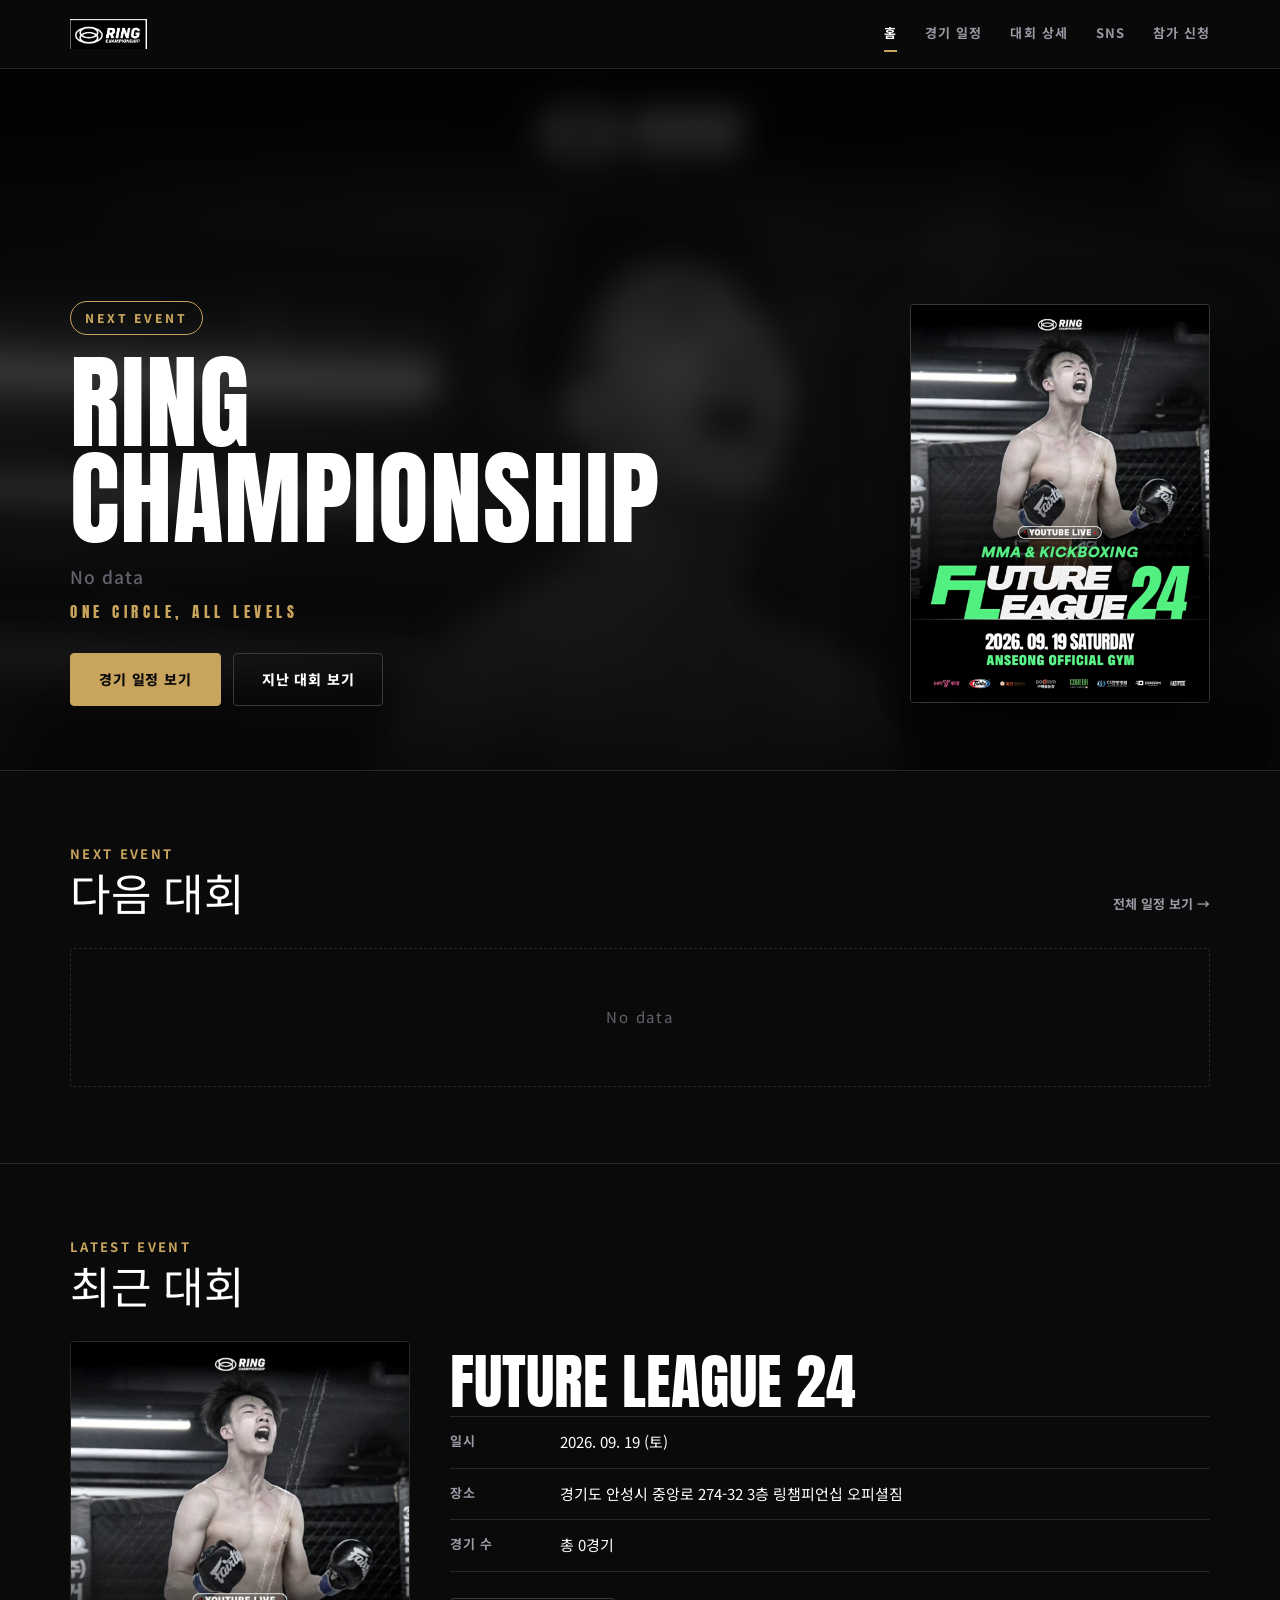
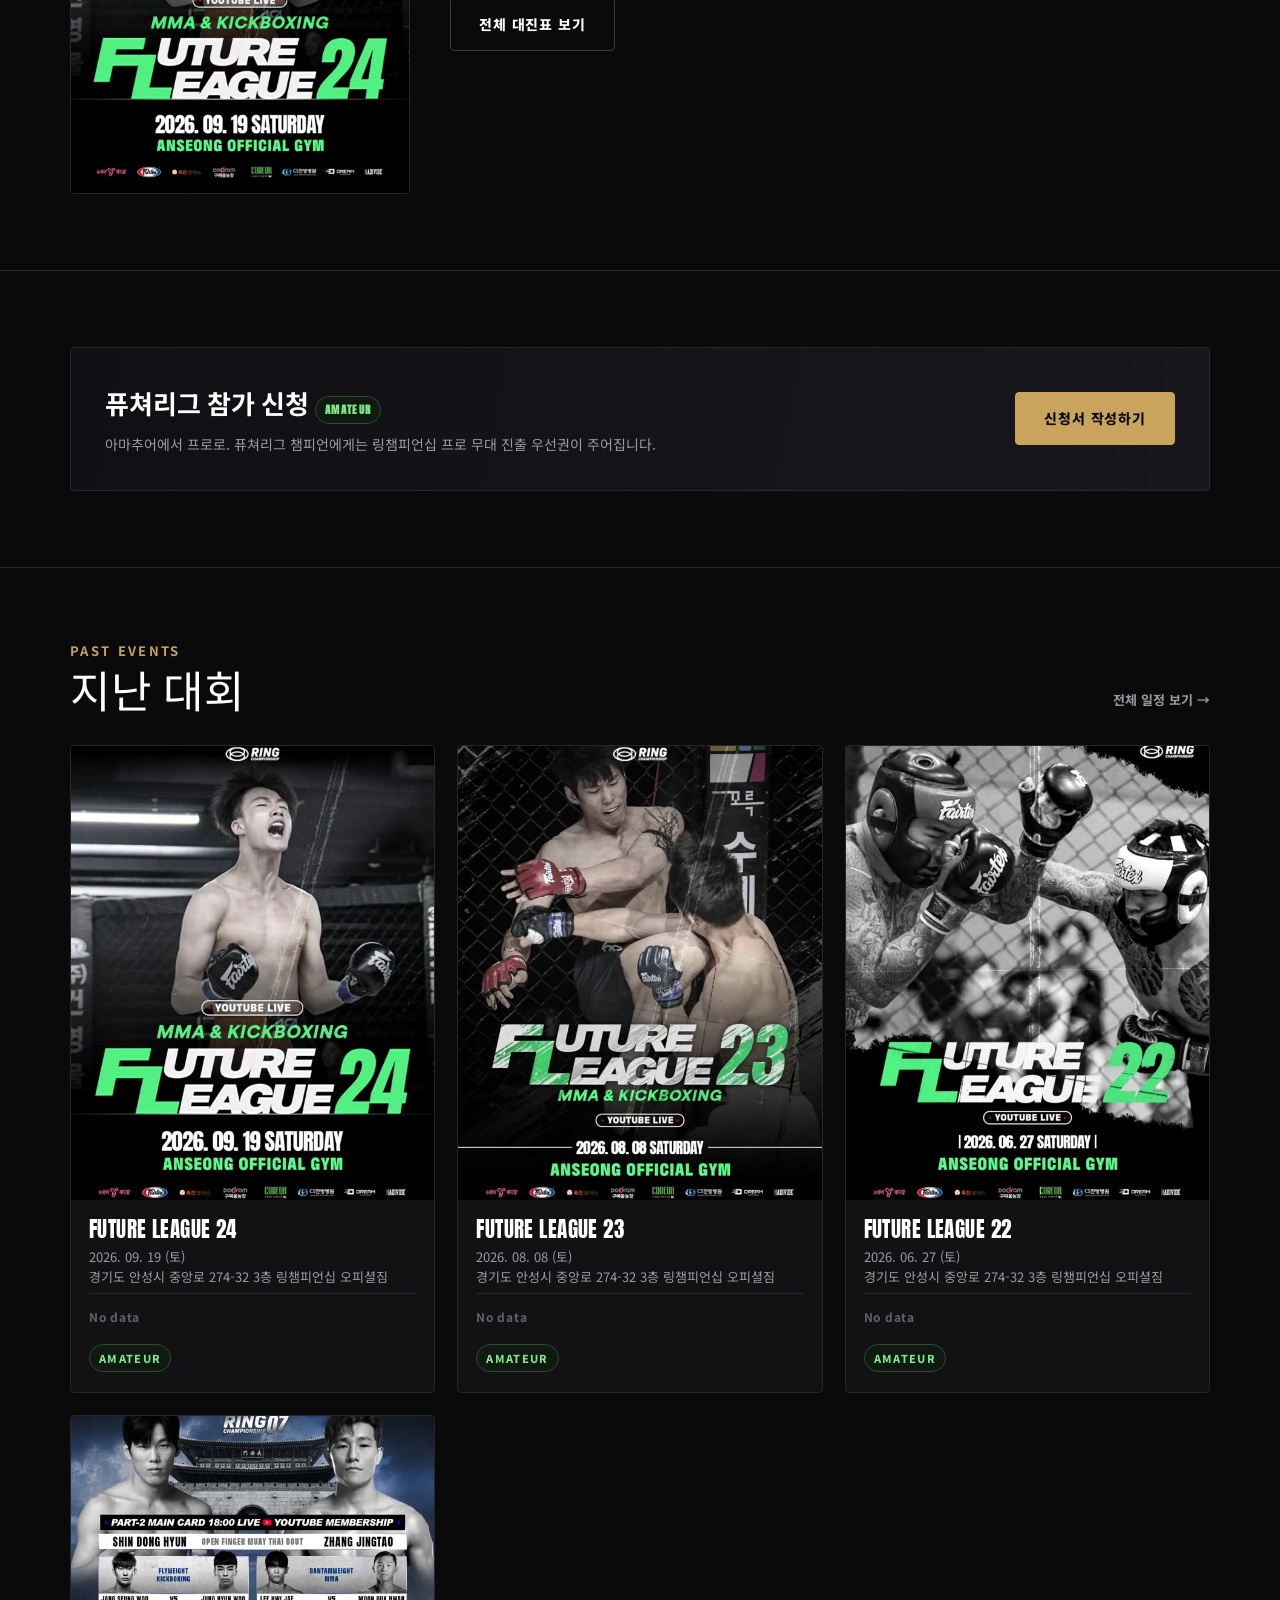
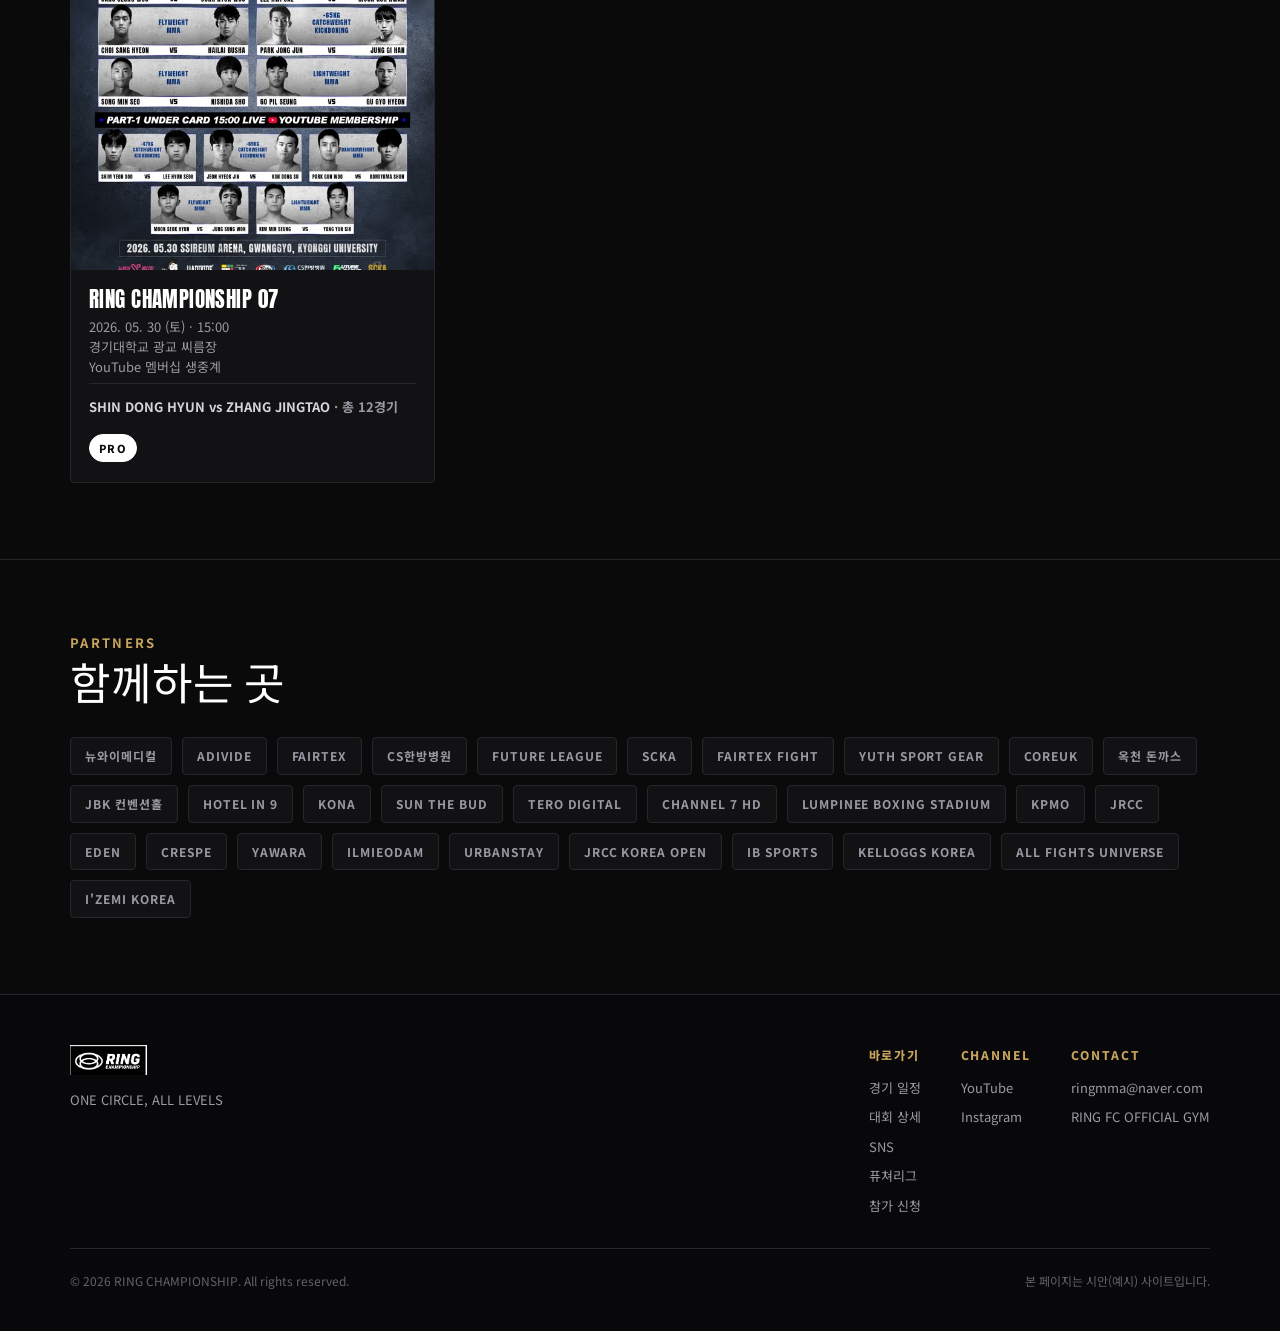
==== index.html @ 93548017 "홈 히어로가 다음 대회 포스터를 쓰도록 변경 히어로 문구는 다음 대회(FUTURE LEAGUE 24)인데 포스터는 FAIRTEX 대회라 서로 안 맞았다. 다음 대회 포스터를 쓰도록" ====
<!DOCTYPE html>
<html lang="ko">
<head>
<meta charset="UTF-8">
<meta name="viewport" content="width=device-width, initial-scale=1">
<title>RING CHAMPIONSHIP | 링 챔피언십 공식 홈페이지</title>
<meta name="description" content="대한민국 종합격투기 대회 RING CHAMPIONSHIP 공식 홈페이지. 경기 일정, 대진표, 아마추어 리그 참가 신청.">
<meta name="robots" content="noindex, nofollow">
<link rel="preconnect" href="https://fonts.googleapis.com">
<link rel="preconnect" href="https://fonts.gstatic.com" crossorigin>
<link href="https://fonts.googleapis.com/css2?family=Anton&family=Noto+Sans+KR:wght@400;500;700;900&display=swap" rel="stylesheet">
<link rel="icon" type="image/png" href="assets/img/favicon.png">
<link rel="stylesheet" href="assets/css/style.css?v=20260831054700">
</head>
<body>

<header class="site-header" id="site-header"></header>

<!-- 히어로 -->
<section class="hero" id="hero"></section>

<!-- 다음 대회 -->
<section class="section">
  <div class="wrap">
    <div class="section-head">
      <h2 class="section-title"><small>NEXT EVENT</small>다음 대회</h2>
      <a class="section-link" href="events.html">전체 일정 보기 →</a>
    </div>
    <div id="next-event"></div>
  </div>
</section>

<!-- 최근 대회 -->
<section class="section">
  <div class="wrap">
    <div class="section-head">
      <h2 class="section-title"><small>LATEST EVENT</small>최근 대회</h2>
    </div>
    <div id="latest-event"></div>
  </div>
</section>

<!-- 아마추어 리그 배너 -->
<section class="section">
  <div class="wrap">
    <div class="fl-banner two-col">
      <div>
        <h3>퓨쳐리그 참가 신청 <span class="badge amateur">AMATEUR</span></h3>
        <p>아마추어에서 프로로. 퓨쳐리그 챔피언에게는 링챔피언십 프로 무대 진출 우선권이 주어집니다.</p>
      </div>
      <a class="btn" href="future-league.html#apply">신청서 작성하기</a>
    </div>
  </div>
</section>

<!-- 지난 대회 -->
<section class="section">
  <div class="wrap">
    <div class="section-head">
      <h2 class="section-title"><small>PAST EVENTS</small>지난 대회</h2>
      <a class="section-link" href="events.html">전체 일정 보기 →</a>
    </div>
    <div class="grid" id="past-events"></div>
  </div>
</section>

<!-- 스폰서 -->
<section class="section">
  <div class="wrap">
    <div class="section-head">
      <h2 class="section-title"><small>PARTNERS</small>함께하는 곳</h2>
    </div>
    <div class="sponsors" id="sponsors"></div>
  </div>
</section>

<footer class="site-footer" id="site-footer"></footer>

<script src="assets/js/data.js?v=20260831054700"></script>
<script src="assets/js/site.js?v=20260831054700"></script>
<script src="assets/js/home.js?v=20260831054700"></script>
</body>
</html>
---- assets/css/style.css ----
/* ==========================================================================
   RING CHAMPIONSHIP - 공통 스타일
   포스터 톤(블랙 / 화이트 / 골드)을 그대로 웹으로 옮긴 디자인
   ========================================================================== */

:root {
  --bg:        #0a0a0b;
  --bg-2:      #121214;
  --bg-3:      #18181c;
  --line:      #26262c;
  --fg:        #ffffff;
  --muted:     #9a9aa4;
  --gold:      #c8a45c;
  --gold-2:    #e8c87a;
  --red:       #d64545;
  --blue:      #4f7fd6;
  --green:     #7ee787;

  --wrap: 1180px;
  --radius: 4px;

  --display: 'Anton', 'Arial Narrow', 'Noto Sans KR', sans-serif;
  --body: 'Noto Sans KR', -apple-system, 'Malgun Gothic', sans-serif;
}

* { box-sizing: border-box; }

html { scroll-behavior: smooth; }

body {
  margin: 0;
  background: var(--bg);
  color: var(--fg);
  font-family: var(--body);
  font-size: 16px;
  line-height: 1.65;
  -webkit-font-smoothing: antialiased;
}

img { max-width: 100%; display: block; }
a { color: inherit; text-decoration: none; }

.wrap { width: 100%; max-width: var(--wrap); margin: 0 auto; padding: 0 20px; }
.center { text-align: center; }
.muted { color: var(--muted); }

/* 헤더 -------------------------------------------------------------------- */
.site-header {
  position: sticky; top: 0; z-index: 100;
  background: rgba(10, 10, 11, .92);
  backdrop-filter: blur(10px);
  border-bottom: 1px solid var(--line);
}
.site-header .bar {
  display: flex; align-items: center; justify-content: space-between;
  height: 68px;
}
.brand img { height: 30px; width: auto; }
.brand { display: flex; align-items: center; gap: 10px; }

.nav { display: flex; align-items: center; gap: 28px; }
.nav a {
  font-size: 13px; font-weight: 700; letter-spacing: .08em;
  color: var(--muted); transition: color .15s;
  padding: 6px 0; border-bottom: 2px solid transparent;
}
.nav a:hover { color: var(--fg); }
.nav a.active { color: var(--fg); border-bottom-color: var(--gold); }
.nav .btn-sm { border-bottom: none; }

/* 헤더 안의 버튼은 위 .nav a 규칙(회색 글자 / 좌우 여백 0)보다 우선해야 한다 */
.nav a.btn {
  color: #0a0a0b; font-weight: 800;
  padding: 10px 18px; letter-spacing: .02em;
  white-space: nowrap; border-bottom: none;
}
.nav a.btn:hover { color: #0a0a0b; }

.nav-toggle {
  display: none; background: none; border: 1px solid var(--line);
  color: var(--fg); width: 42px; height: 38px; border-radius: var(--radius);
  font-size: 18px; cursor: pointer;
}

/* 버튼 -------------------------------------------------------------------- */
.btn {
  display: inline-flex; align-items: center; justify-content: center; gap: 8px;
  padding: 14px 28px; border: 1px solid var(--gold); border-radius: var(--radius);
  background: var(--gold); color: #0a0a0b;
  font-weight: 800; font-size: 14px; letter-spacing: .06em;
  cursor: pointer; transition: all .16s; font-family: var(--body);
}
.btn:hover { background: var(--gold-2); border-color: var(--gold-2); }
.btn.ghost { background: transparent; color: var(--fg); border-color: #3a3a42; }
.btn.ghost:hover { border-color: var(--gold); color: var(--gold); }
.btn-sm { padding: 9px 16px; font-size: 12px; }
.btn:disabled { opacity: .5; cursor: not-allowed; }

/* 섹션 -------------------------------------------------------------------- */
.section { padding: 76px 0; }
.section + .section { border-top: 1px solid var(--line); }
.section-head {
  display: flex; align-items: flex-end; justify-content: space-between;
  gap: 20px; margin-bottom: 34px;
}
.section-title {
  font-family: var(--display); font-weight: 400;
  font-size: clamp(28px, 4.4vw, 44px); line-height: 1;
  letter-spacing: .02em; margin: 0; text-transform: uppercase;
}
.section-title small {
  display: block; font-family: var(--body); font-size: 13px; font-weight: 700;
  letter-spacing: .18em; color: var(--gold); margin-bottom: 10px;
}
.section-link { font-size: 13px; font-weight: 700; color: var(--muted); white-space: nowrap; }
.section-link:hover { color: var(--gold); }

/* 히어로 ------------------------------------------------------------------ */
.hero {
  position: relative; min-height: 78vh; display: flex; align-items: flex-end;
  border-bottom: 1px solid var(--line); overflow: hidden;
}
.hero-bg {
  position: absolute; inset: 0;
  background-size: cover; background-position: center top;
  /* 포스터 원본은 오른쪽에 따로 보여주므로, 배경은 분위기만 낸다 */
  filter: grayscale(.6) blur(14px) brightness(.5);
  transform: scale(1.08);        /* blur 로 생기는 가장자리 여백 가리기 */
}
/* 포스터 자체에 큰 글씨가 있어서, 그대로 두면 히어로 문구와 겹쳐 지저분해진다.
   위아래로 눌러 인물만 남기고 글씨는 배경으로 가라앉힌다. */
.hero-bg::after {
  content: ''; position: absolute; inset: 0;
  background:
    linear-gradient(180deg, rgba(10,10,11,.55) 0%, rgba(10,10,11,.6) 45%, rgba(10,10,11,.96) 100%);
}
.hero-inner { position: relative; padding: 60px 0 64px; width: 100%; }
.hero-eyebrow {
  display: inline-block; font-size: 12px; font-weight: 800; letter-spacing: .24em;
  color: var(--gold); border: 1px solid var(--gold); padding: 6px 14px;
  border-radius: 999px; margin-bottom: 20px;
}
.hero h1 {
  font-family: var(--display); font-weight: 400;
  font-size: clamp(42px, 9vw, 104px); line-height: .92;
  margin: 0 0 14px; letter-spacing: .01em; text-transform: uppercase;
}
.hero .hero-sub {
  font-size: clamp(15px, 2vw, 19px); color: #d5d5db; margin: 0 0 8px; font-weight: 500;
}
.hero .slogan {
  font-family: var(--display); font-size: 15px; letter-spacing: .3em;
  color: var(--gold); margin: 0 0 28px;
}
.hero-actions { display: flex; flex-wrap: wrap; gap: 12px; }


/* 히어로: 왼쪽 문구 + 오른쪽 포스터 --------------------------------------- */
.hero-split {
  display: grid; grid-template-columns: 1fr auto;
  gap: 48px; align-items: center;
}
.hero-poster {
  display: block; width: 300px; max-width: 34vw;
  border: 1px solid rgba(255,255,255,.18); border-radius: var(--radius);
  overflow: hidden; box-shadow: 0 24px 60px rgba(0,0,0,.65);
  transition: transform .18s, border-color .18s;
}
.hero-poster:hover { transform: translateY(-4px); border-color: var(--gold); }
.hero-poster img { width: 100%; height: auto; display: block; }

@media (max-width: 860px) {
  .hero-split { grid-template-columns: 1fr; gap: 28px; }
  .hero-poster { width: 200px; max-width: 55vw; order: -1; }
}

/* D-DAY 카운터 ------------------------------------------------------------ */
.dday {
  display: inline-flex; align-items: baseline; gap: 8px;
  font-family: var(--display); font-size: 40px; color: var(--gold); line-height: 1;
}
.dday span { font-family: var(--body); font-size: 13px; color: var(--muted); font-weight: 700; }

/* 대회 카드 그리드 -------------------------------------------------------- */
.grid {
  display: grid; gap: 22px;
  grid-template-columns: repeat(auto-fill, minmax(270px, 1fr));
}
.event-card {
  background: var(--bg-2); border: 1px solid var(--line); border-radius: var(--radius);
  overflow: hidden; display: flex; flex-direction: column;
  transition: transform .18s, border-color .18s;
}
.event-card:hover { transform: translateY(-4px); border-color: var(--gold); }
.event-card .poster {
  position: relative; aspect-ratio: 4 / 5; background: var(--bg-3); overflow: hidden;
}
.event-card .poster img { width: 100%; height: 100%; object-fit: cover; }
.event-card .poster.empty {
  display: flex; align-items: center; justify-content: center;
  background: repeating-linear-gradient(135deg, #131317 0 12px, #16161b 12px 24px);
  color: var(--muted); font-family: var(--display); font-size: 22px; letter-spacing: .1em;
  text-align: center; padding: 20px;
}
.event-card .body { padding: 18px 18px 20px; flex: 1; display: flex; flex-direction: column; gap: 6px; }
.event-card h3 {
  font-family: var(--display); font-weight: 400; font-size: 21px; line-height: 1.1;
  margin: 0; text-transform: uppercase; letter-spacing: .02em;
}
.event-card .sub { font-size: 12px; color: var(--gold); letter-spacing: .12em; font-weight: 700; }
.event-card .meta { font-size: 13px; color: var(--muted); line-height: 1.55; }
.event-card .main-bout {
  margin-top: auto; padding-top: 12px; border-top: 1px solid var(--line);
  font-size: 13px; font-weight: 700; color: #d5d5db;
}

.badge {
  display: inline-block; font-size: 11px; font-weight: 800; letter-spacing: .12em;
  padding: 4px 9px; border-radius: 999px; border: 1px solid var(--line);
  color: var(--muted); background: var(--bg-3);
}
.badge.up { color: #0a0a0b; background: var(--gold); border-color: var(--gold); }
.badge.live { color: var(--green); border-color: #2c4a30; background: #101a12; }
.badge.demo { color: var(--gold); border-color: var(--gold); background: transparent; }
.badge.pro { color: #0a0a0b; background: #ffffff; border-color: #ffffff; }
.badge.amateur { color: #7ee787; border-color: #2c4a30; background: #101a12; }

/* 대회 상세 --------------------------------------------------------------- */
.event-hero { display: grid; grid-template-columns: 340px 1fr; gap: 40px; align-items: start; }
.event-hero .poster-lg img { border: 1px solid var(--line); border-radius: var(--radius); width: 100%; }
.event-hero h1 {
  font-family: var(--display); font-weight: 400; text-transform: uppercase;
  font-size: clamp(32px, 5.6vw, 60px); line-height: .95; margin: 12px 0 6px;
}
.event-hero .subtitle {
  font-family: var(--display); font-size: 18px; letter-spacing: .24em; color: var(--gold); margin: 0 0 22px;
}
.info-list { list-style: none; padding: 0; margin: 0 0 26px; border-top: 1px solid var(--line); }
.info-list li {
  display: grid; grid-template-columns: 96px 1fr; gap: 14px;
  padding: 13px 0; border-bottom: 1px solid var(--line); font-size: 15px;
}
.info-list .k { color: var(--muted); font-size: 13px; font-weight: 700; letter-spacing: .06em; }

/* 파이트 카드 ------------------------------------------------------------- */
.card-block { margin-top: 46px; }
.card-block-head {
  display: flex; align-items: center; gap: 14px; margin-bottom: 16px;
  padding-bottom: 12px; border-bottom: 2px solid var(--gold);
}
.card-block-head h2 {
  font-family: var(--display); font-weight: 400; font-size: 22px;
  letter-spacing: .1em; margin: 0; text-transform: uppercase;
}
.card-block-head .time { font-size: 13px; font-weight: 700; color: var(--gold); letter-spacing: .1em; }

.bout {
  display: grid; grid-template-columns: 1fr minmax(150px, 210px) 1fr;
  align-items: center; gap: 10px;
  background: var(--bg-2); border: 1px solid var(--line);
  border-radius: var(--radius); padding: 18px 20px; margin-bottom: 10px;
  transition: border-color .16s;
}
.bout:hover { border-color: #3a3a42; }
.bout.headline { border-color: var(--gold); background: linear-gradient(180deg, #16130d, var(--bg-2)); }
.bout .fighter { font-family: var(--display); font-size: clamp(17px, 2.4vw, 25px); line-height: 1.1; text-transform: uppercase; }
.bout .side.red { text-align: right; }
.bout .side.blue { text-align: left; }
.bout .team { font-size: 12px; color: var(--muted); margin-top: 5px; letter-spacing: .02em; }

/* 결과가 기록된 경기 */
.bout.done .side { opacity: .55; }
.bout.done .side.win { opacity: 1; }
.bout .side.win .fighter { color: var(--gold); }
.bout .win-tag {
  display: inline-block; margin-top: 7px;
  font-size: 10px; font-weight: 800; letter-spacing: .16em;
  color: #0a0a0b; background: var(--gold); border-radius: 999px; padding: 2px 9px;
}
.bout .method {
  margin-top: 8px; padding-top: 8px; border-top: 1px solid var(--line);
  font-size: 12px; color: var(--gold-2); line-height: 1.5;
}
.bout .mid { text-align: center; }
.bout .vs {
  font-family: var(--display); font-size: 15px; color: var(--gold); letter-spacing: .1em;
  margin-bottom: 4px;
}
.bout .cls { font-size: 12px; color: #d5d5db; font-weight: 700; letter-spacing: .06em; }
.bout .rule { font-size: 11px; color: var(--muted); letter-spacing: .12em; margin-top: 2px; }
.bout .tag {
  display: inline-block; font-size: 10px; font-weight: 800; letter-spacing: .16em;
  color: var(--gold); border: 1px solid var(--gold); border-radius: 999px;
  padding: 2px 10px; margin-bottom: 8px;
}
.bout.headline .tag { background: var(--gold); color: #0a0a0b; }

/* 알림 / 안내 배너 -------------------------------------------------------- */
.notice {
  border: 1px solid var(--line); border-left: 3px solid var(--gold);
  background: var(--bg-2); padding: 16px 20px; border-radius: var(--radius);
  font-size: 14px; color: #d5d5db;
}
.notice strong { color: var(--gold); }
.demo-bar {
  background: #1a160c; border-bottom: 1px solid #3a3218;
  color: var(--gold-2); font-size: 13px; text-align: center; padding: 10px 20px;
}

/* FUTURE LEAGUE ----------------------------------------------------------- */
.fl-banner {
  display: grid; grid-template-columns: 260px 1fr auto; align-items: center; gap: 30px;
  background: linear-gradient(100deg, #101014, #17171d); border: 1px solid var(--line);
  border-radius: var(--radius); padding: 34px 34px;
}
.fl-logo-box { background: #fff; border-radius: var(--radius); padding: 20px; }
.fl-banner h3 { font-family: var(--display); font-size: 26px; margin: 0 0 8px; text-transform: uppercase; }
.fl-banner p { margin: 0; color: var(--muted); font-size: 14px; }

.fl-steps { display: grid; grid-template-columns: repeat(auto-fit, minmax(210px, 1fr)); gap: 18px; }
.fl-step {
  background: var(--bg-2); border: 1px solid var(--line); border-radius: var(--radius); padding: 22px;
}
.fl-step .num { font-family: var(--display); font-size: 30px; color: var(--gold); line-height: 1; }
.fl-step h4 { margin: 10px 0 6px; font-size: 16px; }
.fl-step p { margin: 0; font-size: 13px; color: var(--muted); line-height: 1.6; }


/* 값이 없는 자리 표시 ------------------------------------------------------ */
.nodata {
  color: #62626c; font-size: .92em; letter-spacing: .06em; font-style: normal;
}
.empty-state .nodata { font-size: 15px; letter-spacing: .12em; }

/* 아직 내용이 확정되지 않은 자리 표시 ------------------------------------- */
.todo {
  color: var(--gold); font-size: 13px; font-style: normal;
  border: 1px dashed #4a4130; border-radius: var(--radius);
  padding: 8px 12px; display: inline-block; background: #14120c;
}
.fl-banner.two-col { grid-template-columns: 1fr auto; }

/* 폼 ---------------------------------------------------------------------- */
.form { max-width: 760px; }
.form-grid { display: grid; grid-template-columns: 1fr 1fr; gap: 18px; }
.field { display: flex; flex-direction: column; gap: 7px; }
.field.full { grid-column: 1 / -1; }
.field label { font-size: 13px; font-weight: 700; letter-spacing: .04em; }
.field label .req { color: var(--gold); margin-left: 3px; }
.field input, .field select, .field textarea {
  background: var(--bg-2); border: 1px solid var(--line); border-radius: var(--radius);
  color: var(--fg); padding: 12px 14px; font-size: 15px; font-family: var(--body);
  transition: border-color .15s;
}
.field input:focus, .field select:focus, .field textarea:focus {
  outline: none; border-color: var(--gold);
}
.field textarea { resize: vertical; min-height: 110px; }
.field .hint { font-size: 12px; color: var(--muted); }
.field .err { font-size: 12px; color: #ff8a8a; display: none; }
.field.invalid input, .field.invalid select, .field.invalid textarea { border-color: #ff8a8a; }
.field.invalid .err { display: block; }

.radio-row { display: flex; gap: 18px; flex-wrap: wrap; padding-top: 4px; }
.radio-row label { display: flex; align-items: center; gap: 7px; font-weight: 500; font-size: 15px; cursor: pointer; }
.check-row { display: flex; align-items: flex-start; gap: 10px; font-size: 14px; }
.check-row input { margin-top: 4px; }

.guardian-block { display: none; }
.guardian-block.show { display: contents; }

/* 접수 완료 화면 ----------------------------------------------------------- */
.receipt { display: none; }
.receipt.show { display: block; }
.receipt-no {
  font-family: var(--display); font-size: clamp(26px, 4vw, 40px); color: var(--gold);
  letter-spacing: .08em; margin: 10px 0 6px;
}
.summary { list-style: none; padding: 0; margin: 26px 0 0; border-top: 1px solid var(--line); }
.summary li {
  display: grid; grid-template-columns: 150px 1fr; gap: 14px;
  padding: 12px 0; border-bottom: 1px solid var(--line); font-size: 14px;
}
.summary .k { color: var(--muted); font-size: 13px; font-weight: 700; }


/* 인스타그램 목록 (벽돌쌓기) ------------------------------------------------
   게시물마다 세로 길이가 달라서, 격자로 줄을 맞추면 짧은 카드 밑에 빈 공간이 남는다.
   그래서 카드를 직접 배치한다. 앞에서부터 순서대로 '가장 짧은 칸' 밑에 넣는다.
   -> 윗줄은 1 2 3 순서로 오고, 그 뒤로는 빈 곳을 메우며 내려간다.
   높이는 JS 가 계산해 넣으므로 여기서는 자리만 잡는다. */
.ig-grid { position: relative; }
.ig-cell {
  position: absolute; top: 0; left: 0;
  border-radius: var(--radius);
  overflow: hidden;
  background: var(--bg-2);
  border: 1px solid var(--line);
  line-height: 0;
  min-height: 180px;             /* 뜨기 전 최소 자리. 통일된 높이를 강제하지 않는다 */
}

.ig-cell > * { opacity: 0; transition: opacity .35s ease; }
.ig-cell.ready > * { opacity: 1; }
.ig-cell::after {
  content: ''; position: absolute; inset: 0; pointer-events: none;
  background: linear-gradient(100deg, #131317 30%, #1b1b21 50%, #131317 70%);
  background-size: 220% 100%;
  animation: ig-shimmer 1.4s linear infinite;
  transition: opacity .35s ease;
}
.ig-cell.ready::after { opacity: 0; }
@keyframes ig-shimmer {
  from { background-position: 120% 0; }
  to   { background-position: -120% 0; }
}

.ig-cell .instagram-media {
  margin: 0 !important; min-width: 0 !important;
  width: 100% !important; max-width: 100% !important;
  border: none !important; border-radius: 0 !important; box-shadow: none !important;
}

.ig-status {
  padding: 26px 0 4px; text-align: center;
  font-size: 13px; letter-spacing: .08em; color: var(--muted);
}

/* 페이지 넘김 */
.ig-pager {
  display: flex; flex-wrap: wrap; justify-content: center; align-items: center;
  gap: 6px; padding: 14px 0 4px;
}
.ig-pager button {
  min-width: 40px; padding: 9px 12px;
  background: var(--bg-2); border: 1px solid var(--line); border-radius: var(--radius);
  color: var(--muted); font-family: var(--body); font-size: 13px; font-weight: 700;
  cursor: pointer; transition: all .15s;
}
.ig-pager button:hover:not(:disabled) { border-color: var(--gold); color: var(--fg); }
.ig-pager button.active {
  background: var(--gold); border-color: var(--gold); color: #0a0a0b;
}
.ig-pager button:disabled { opacity: .35; cursor: not-allowed; }
.ig-pager .pg-nav { min-width: auto; }
.ig-pager .pg-gap { color: var(--muted); padding: 0 2px; }

/* 인용문 -------------------------------------------------------------------- */
.quote {
  margin: 0; padding: 26px 30px;
  border-left: 3px solid var(--gold); background: var(--bg-2);
  border-radius: var(--radius);
}
.quote p { margin: 0 0 14px; font-size: 17px; line-height: 1.8; color: #e2e2e8; }
.quote strong { color: var(--gold); }
.quote cite {
  font-style: normal; font-size: 12px; letter-spacing: .12em;
  color: var(--muted); font-weight: 700;
}

/* 신청 링크 카드 ------------------------------------------------------------ */
.apply-list { display: grid; gap: 14px; }
.apply-card {
  display: flex; align-items: center; justify-content: space-between; gap: 24px;
  flex-wrap: wrap;
  background: var(--bg-2); border: 1px solid var(--line);
  border-left: 3px solid var(--gold);
  border-radius: var(--radius); padding: 24px 28px;
}
.apply-card.closed { border-left-color: var(--line); opacity: .7; }
.apply-card h3 {
  font-family: var(--display); font-weight: 400; font-size: 22px;
  margin: 0 0 6px; text-transform: uppercase; letter-spacing: .02em;
}
.apply-card p { margin: 0; font-size: 14px; color: var(--muted); }

/* 채널 링크 ----------------------------------------------------------------- */
.link-list { display: grid; gap: 10px; grid-template-columns: repeat(auto-fill, minmax(280px,1fr)); }
.link-card {
  display: flex; align-items: center; justify-content: space-between; gap: 14px;
  background: var(--bg-2); border: 1px solid var(--line); border-radius: var(--radius);
  padding: 18px 20px; font-size: 15px; font-weight: 700; transition: border-color .16s;
}
.link-card:hover { border-color: var(--gold); }
.link-host { font-size: 12px; font-weight: 500; color: var(--muted); letter-spacing: .04em; }

/* 스폰서 ------------------------------------------------------------------ */
.sponsors { display: flex; flex-wrap: wrap; gap: 10px; }
.sponsors span {
  font-size: 12px; font-weight: 700; letter-spacing: .08em; color: var(--muted);
  border: 1px solid var(--line); border-radius: var(--radius);
  padding: 8px 14px; background: var(--bg-2);
}

/* 푸터 -------------------------------------------------------------------- */
.site-footer { border-top: 1px solid var(--line); padding: 50px 0 40px; background: #08080a; }
.footer-top { display: flex; justify-content: space-between; gap: 30px; flex-wrap: wrap; margin-bottom: 32px; }
.site-footer img.logo { height: 30px; margin-bottom: 14px; }
.site-footer .desc { font-size: 13px; color: var(--muted); max-width: 380px; line-height: 1.7; }
.footer-nav { display: flex; gap: 40px; flex-wrap: wrap; }
.footer-nav h5 {
  font-size: 12px; letter-spacing: .16em; color: var(--gold); margin: 0 0 12px; font-weight: 800;
}
.footer-nav ul { list-style: none; padding: 0; margin: 0; display: grid; gap: 8px; }
.footer-nav li { font-size: 13px; color: var(--muted); }
.footer-nav a:hover { color: var(--fg); }
.copyright {
  border-top: 1px solid var(--line); padding-top: 22px;
  font-size: 12px; color: #62626c; display: flex; justify-content: space-between; gap: 16px; flex-wrap: wrap;
}

/* 탭 ---------------------------------------------------------------------- */
.tabs { display: flex; gap: 6px; margin-bottom: 30px; border-bottom: 1px solid var(--line); }
.tabs button {
  background: none; border: none; border-bottom: 2px solid transparent;
  color: var(--muted); font-family: var(--body); font-size: 14px; font-weight: 700;
  letter-spacing: .06em; padding: 12px 18px; cursor: pointer; transition: all .15s;
}
.tabs button:hover { color: var(--fg); }
.tabs button.active { color: var(--fg); border-bottom-color: var(--gold); }

.empty-state {
  border: 1px dashed var(--line); border-radius: var(--radius);
  padding: 56px 20px; text-align: center; color: var(--muted); font-size: 14px;
}

/* 반응형 ------------------------------------------------------------------ */
@media (max-width: 1000px) {
  .event-hero { grid-template-columns: 1fr; gap: 26px; }
  .event-hero .poster-lg { max-width: 380px; }
  .fl-banner { grid-template-columns: 1fr; text-align: center; }
  .fl-logo-box { max-width: 260px; margin: 0 auto; }
}

@media (max-width: 900px) {
  .nav {
    display: none; position: absolute; top: 68px; left: 0; right: 0;
    flex-direction: column; align-items: stretch; gap: 0;
    background: #0d0d10; border-bottom: 1px solid var(--line); padding: 8px 20px 18px;
  }
  .nav.open { display: flex; }
  .nav a { padding: 14px 0; border-bottom: 1px solid var(--line); font-size: 15px; }
  .nav a.active { border-bottom-color: var(--line); color: var(--gold); }
  .nav .btn-sm { margin-top: 14px; justify-content: center; }
  .nav-toggle { display: block; }

  .section { padding: 52px 0; }
  .hero { min-height: 68vh; }

  .bout { grid-template-columns: 1fr; gap: 6px; text-align: center; padding: 20px 16px; }
  .bout .side.red, .bout .side.blue { text-align: center; }
  .bout .mid { order: 2; padding: 6px 0; }
  .bout .side.blue { order: 3; }

  .form-grid { grid-template-columns: 1fr; }
  .info-list li, .summary li { grid-template-columns: 88px 1fr; gap: 10px; }
}
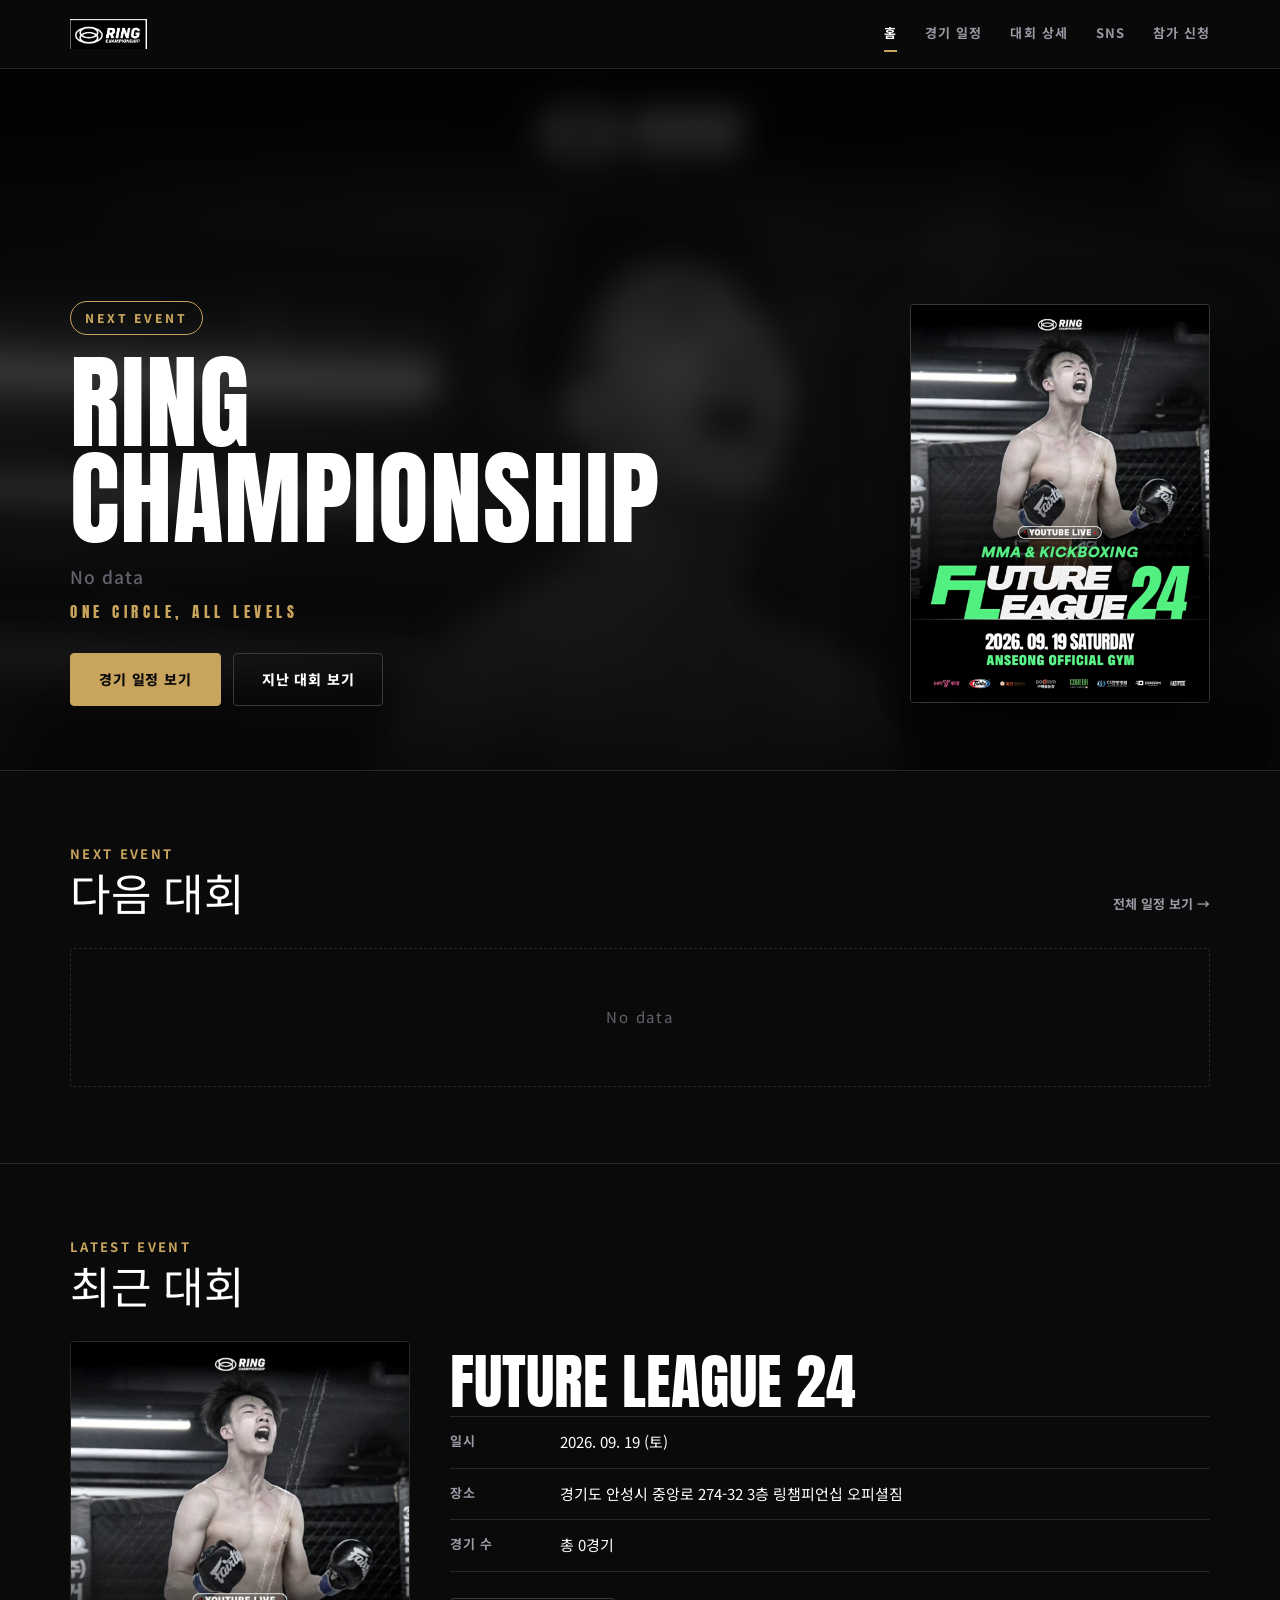
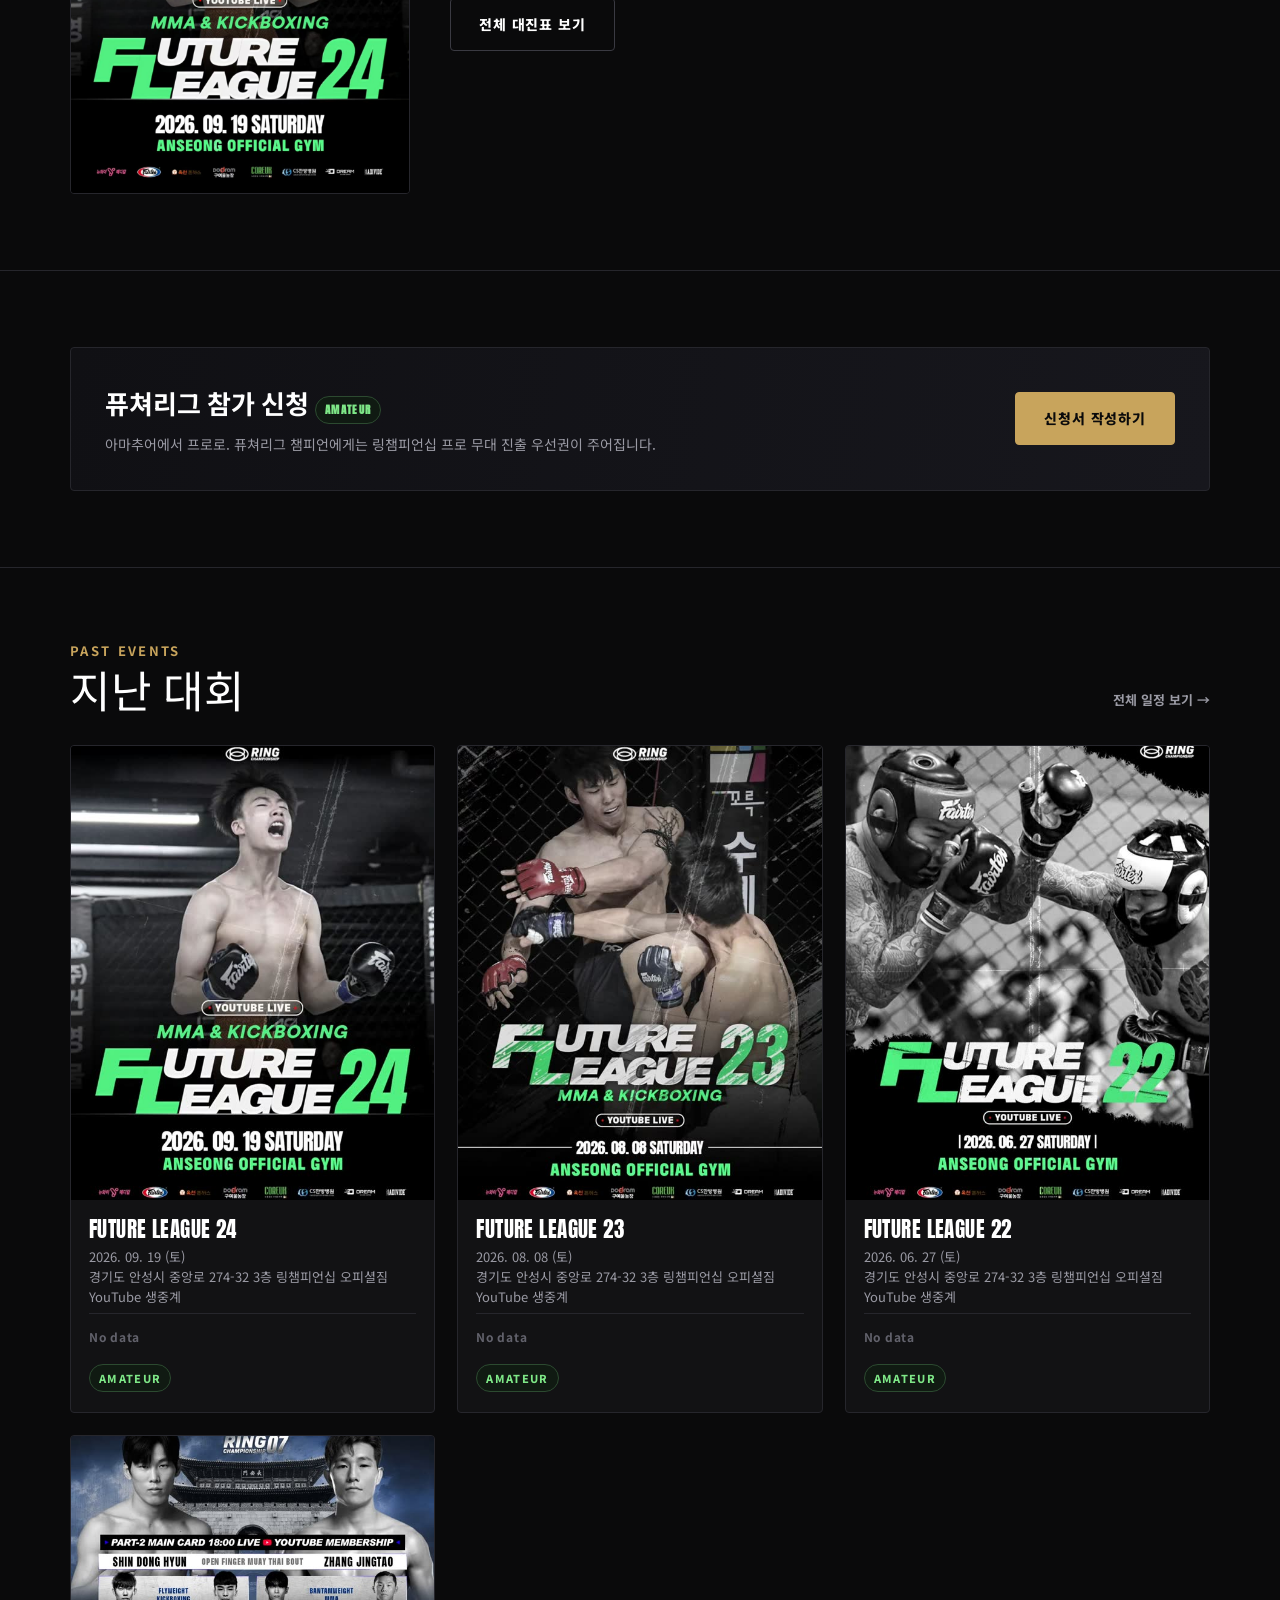
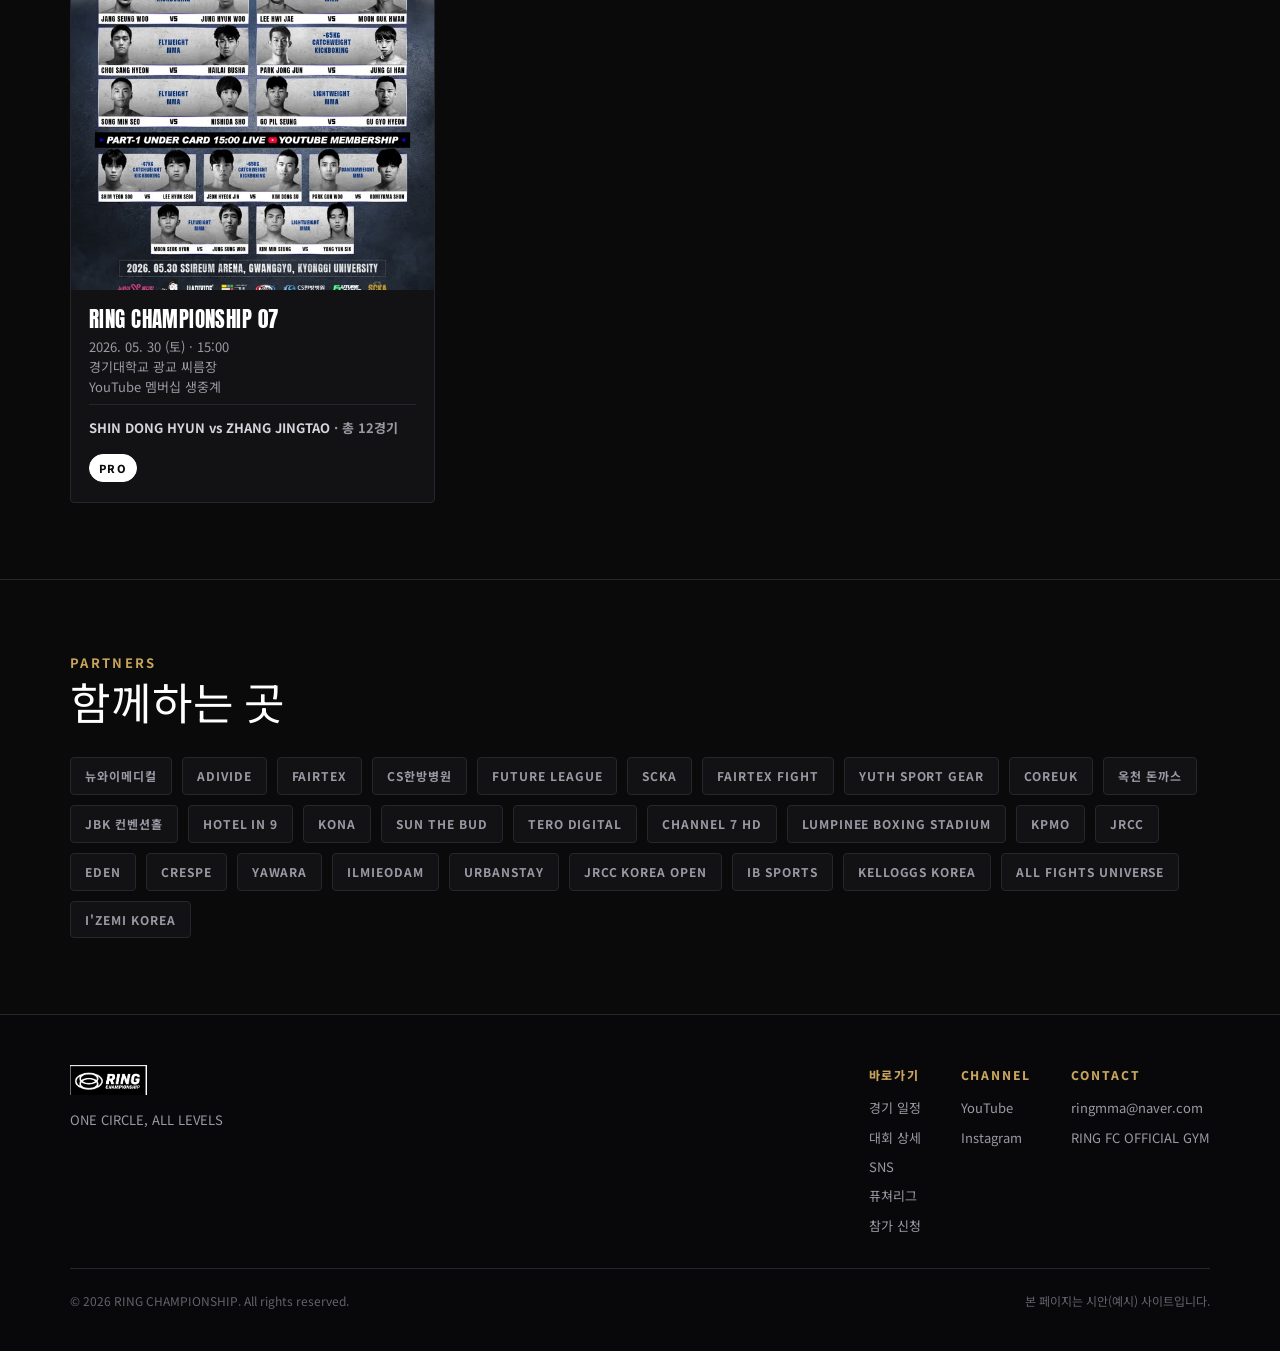
==== commit 8fe86814: "퓨처리그 전 회차에 중계 정보 추가, 유튜브 채널 연결 퓨처리그는 전 회차가 유튜브 생중계라 중계란이 비어 있을 이유가 없었다.  - FUTURE LEAGUE 18개 회차: 'Yo" ====
--- a/index.html
+++ b/index.html
@@ -10,7 +10,7 @@
 <link rel="preconnect" href="https://fonts.gstatic.com" crossorigin>
 <link href="https://fonts.googleapis.com/css2?family=Anton&family=Noto+Sans+KR:wght@400;500;700;900&display=swap" rel="stylesheet">
 <link rel="icon" type="image/png" href="assets/img/favicon.png">
-<link rel="stylesheet" href="assets/css/style.css?v=20260831054700">
+<link rel="stylesheet" href="assets/css/style.css?v=20260901134513">
 </head>
 <body>
 
@@ -76,8 +76,8 @@
 
 <footer class="site-footer" id="site-footer"></footer>
 
-<script src="assets/js/data.js?v=20260831054700"></script>
-<script src="assets/js/site.js?v=20260831054700"></script>
-<script src="assets/js/home.js?v=20260831054700"></script>
+<script src="assets/js/data.js?v=20260901134513"></script>
+<script src="assets/js/site.js?v=20260901134513"></script>
+<script src="assets/js/home.js?v=20260901134513"></script>
 </body>
 </html>
--- a/assets/css/style.css
+++ b/assets/css/style.css
@@ -240,6 +240,8 @@
   display: grid; grid-template-columns: 96px 1fr; gap: 14px;
   padding: 13px 0; border-bottom: 1px solid var(--line); font-size: 15px;
 }
+.ext-link { color: var(--gold); border-bottom: 1px solid rgba(200,164,92,.35); }
+.ext-link:hover { color: var(--gold-2); border-bottom-color: var(--gold-2); }
 .info-list .k { color: var(--muted); font-size: 13px; font-weight: 700; letter-spacing: .06em; }
 
 /* 파이트 카드 ------------------------------------------------------------- */
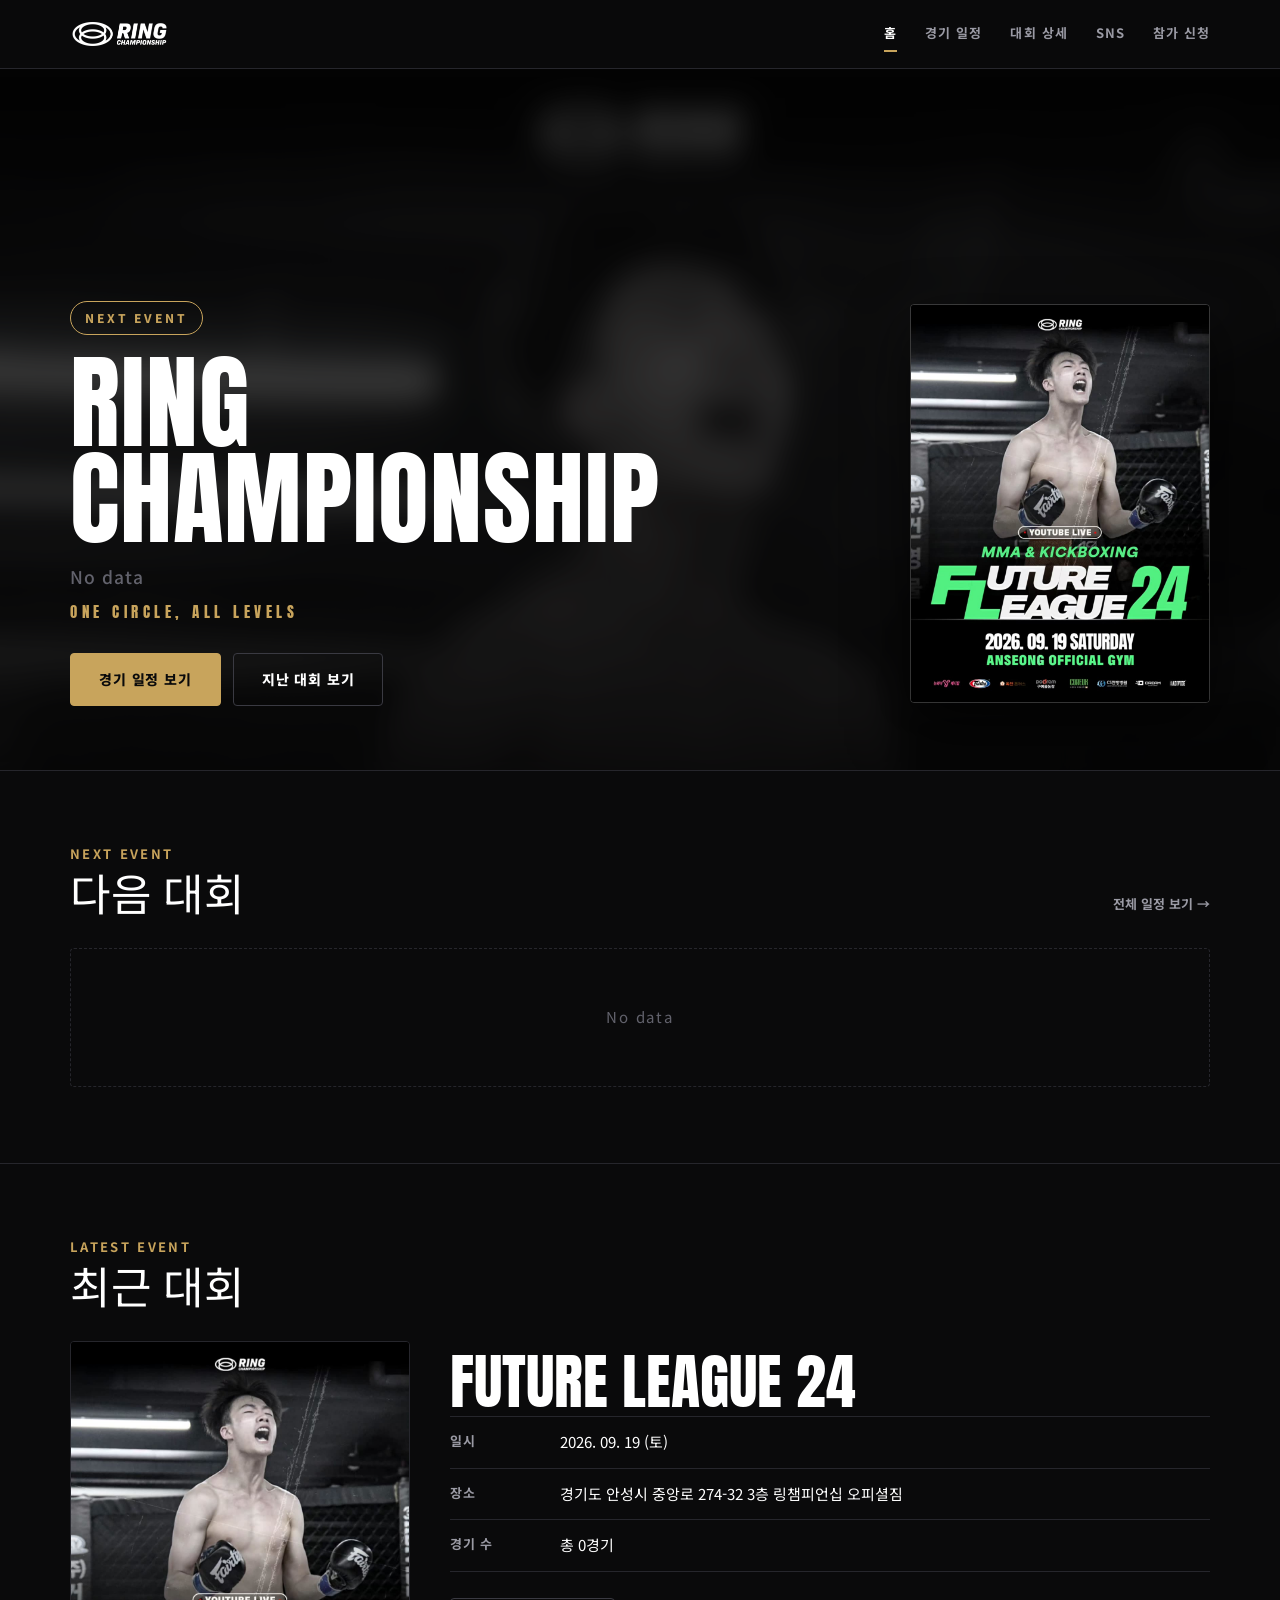
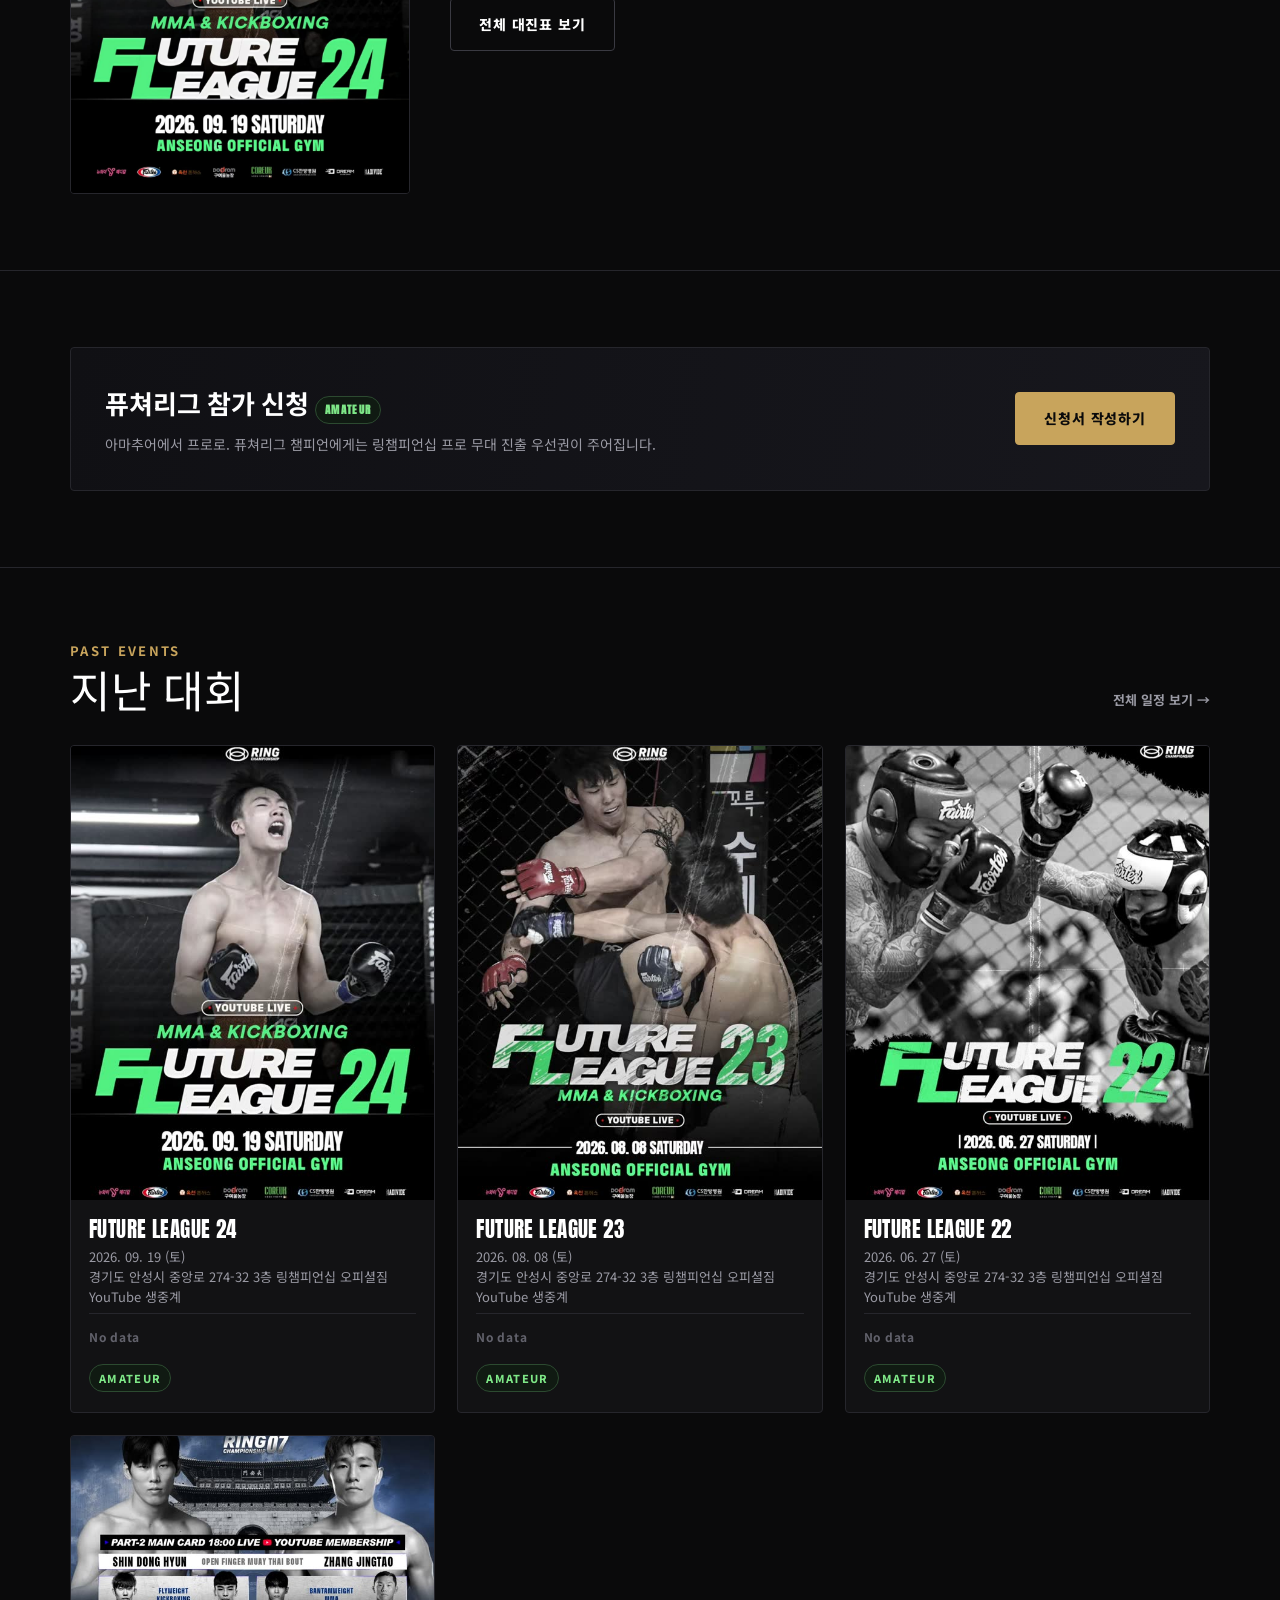
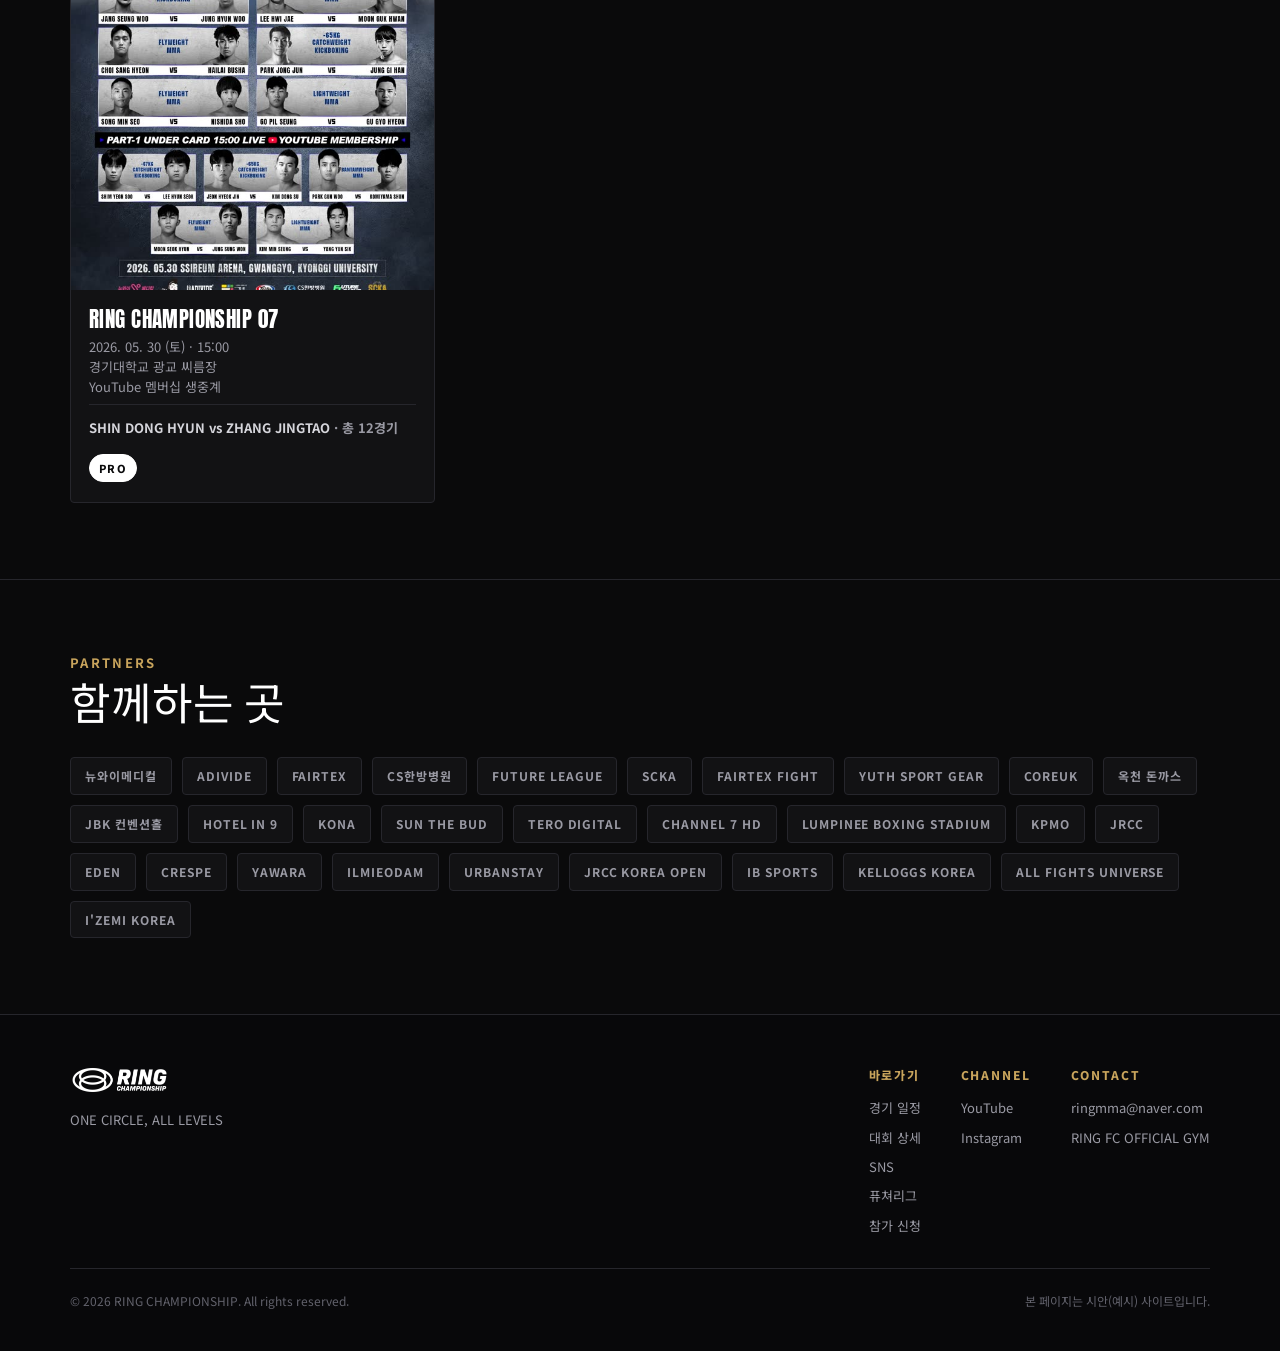
==== commit 02d23b76: "로고를 새로 받은 원본(Artboard 2)으로 교체 기존 로고는 .ai 파일을 렌더링해 검은 박스가 배경으로 박힌 이미지를 잘라 쓴 것이라 헤더 배경과 미묘하게 어긋났다. 새로 " ====
--- a/index.html
+++ b/index.html
@@ -9,8 +9,8 @@
 <link rel="preconnect" href="https://fonts.googleapis.com">
 <link rel="preconnect" href="https://fonts.gstatic.com" crossorigin>
 <link href="https://fonts.googleapis.com/css2?family=Anton&family=Noto+Sans+KR:wght@400;500;700;900&display=swap" rel="stylesheet">
-<link rel="icon" type="image/png" href="assets/img/favicon.png">
-<link rel="stylesheet" href="assets/css/style.css?v=20260901134513">
+<link rel="icon" type="image/png" href="assets/img/favicon-rc.png">
+<link rel="stylesheet" href="assets/css/style.css?v=20260901140403">
 </head>
 <body>
 
@@ -76,8 +76,8 @@
 
 <footer class="site-footer" id="site-footer"></footer>
 
-<script src="assets/js/data.js?v=20260901134513"></script>
-<script src="assets/js/site.js?v=20260901134513"></script>
-<script src="assets/js/home.js?v=20260901134513"></script>
+<script src="assets/js/data.js?v=20260901140403"></script>
+<script src="assets/js/site.js?v=20260901140403"></script>
+<script src="assets/js/home.js?v=20260901140403"></script>
 </body>
 </html>
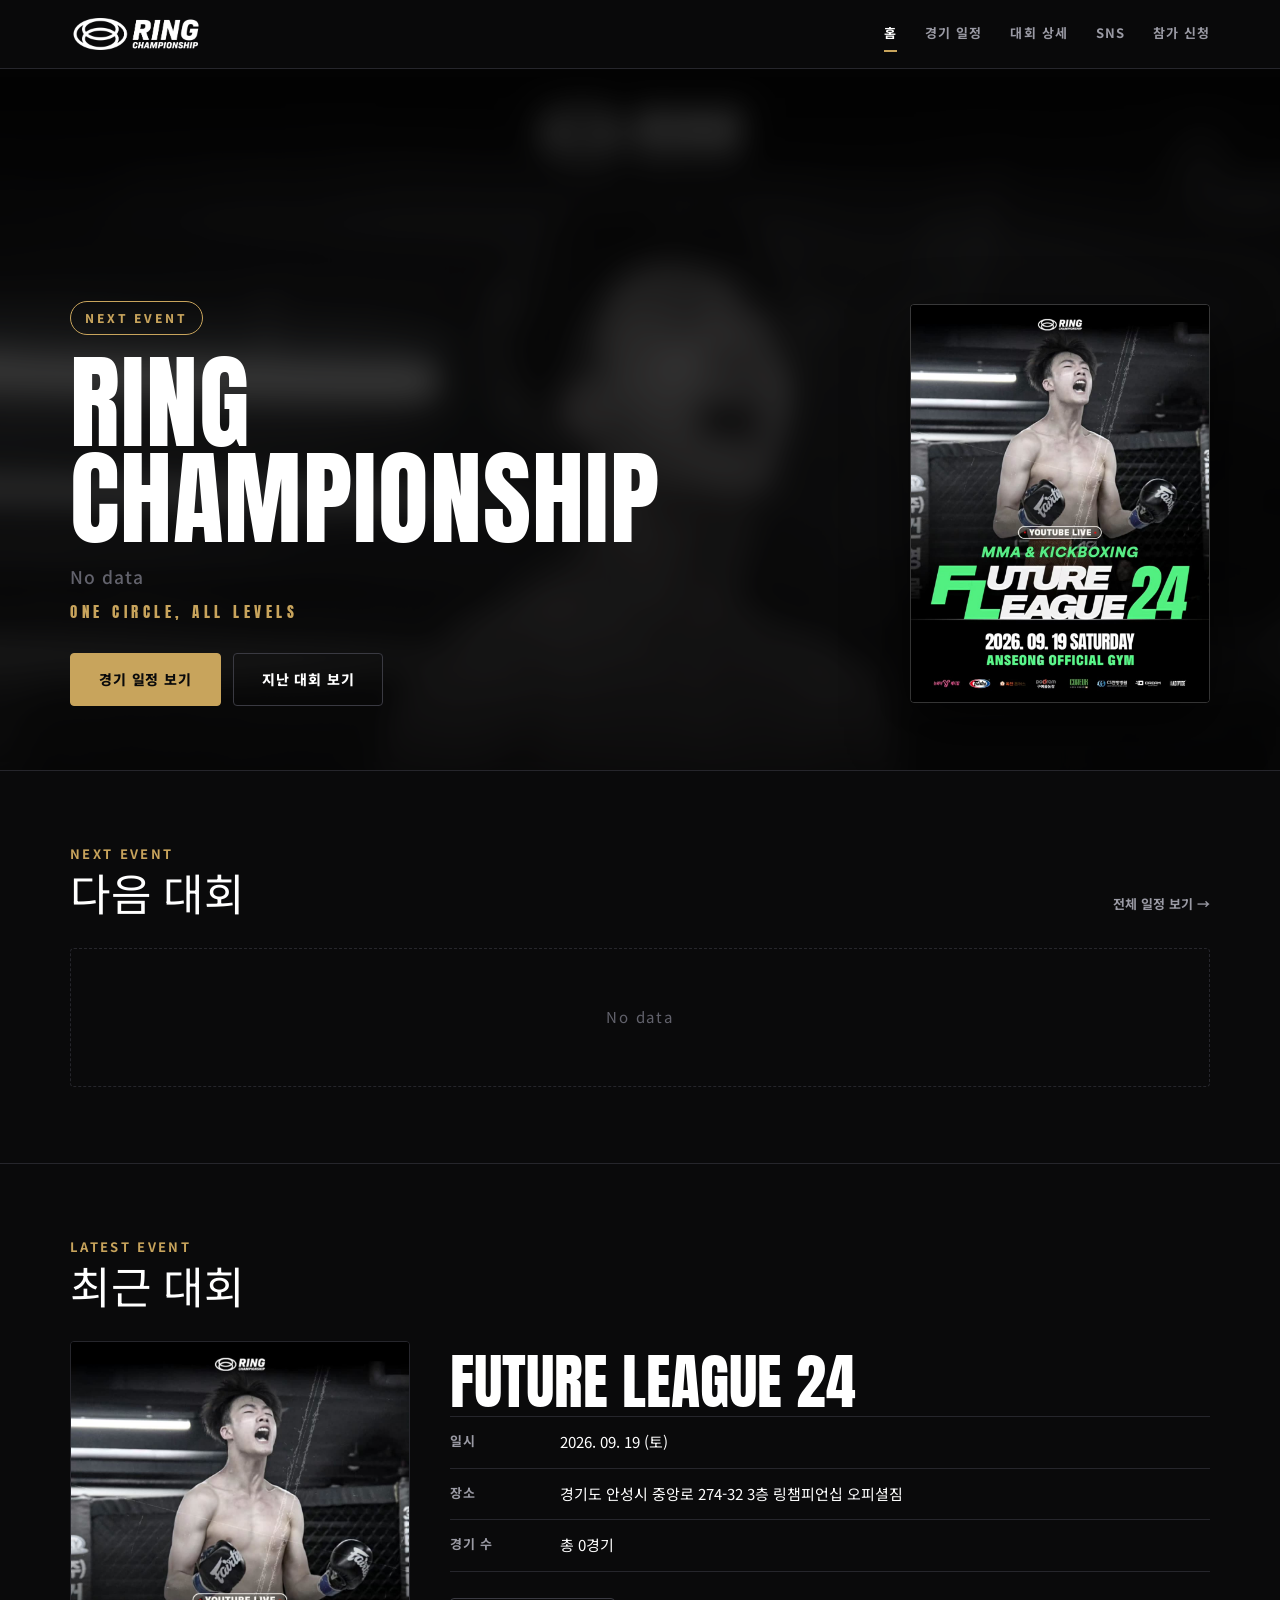
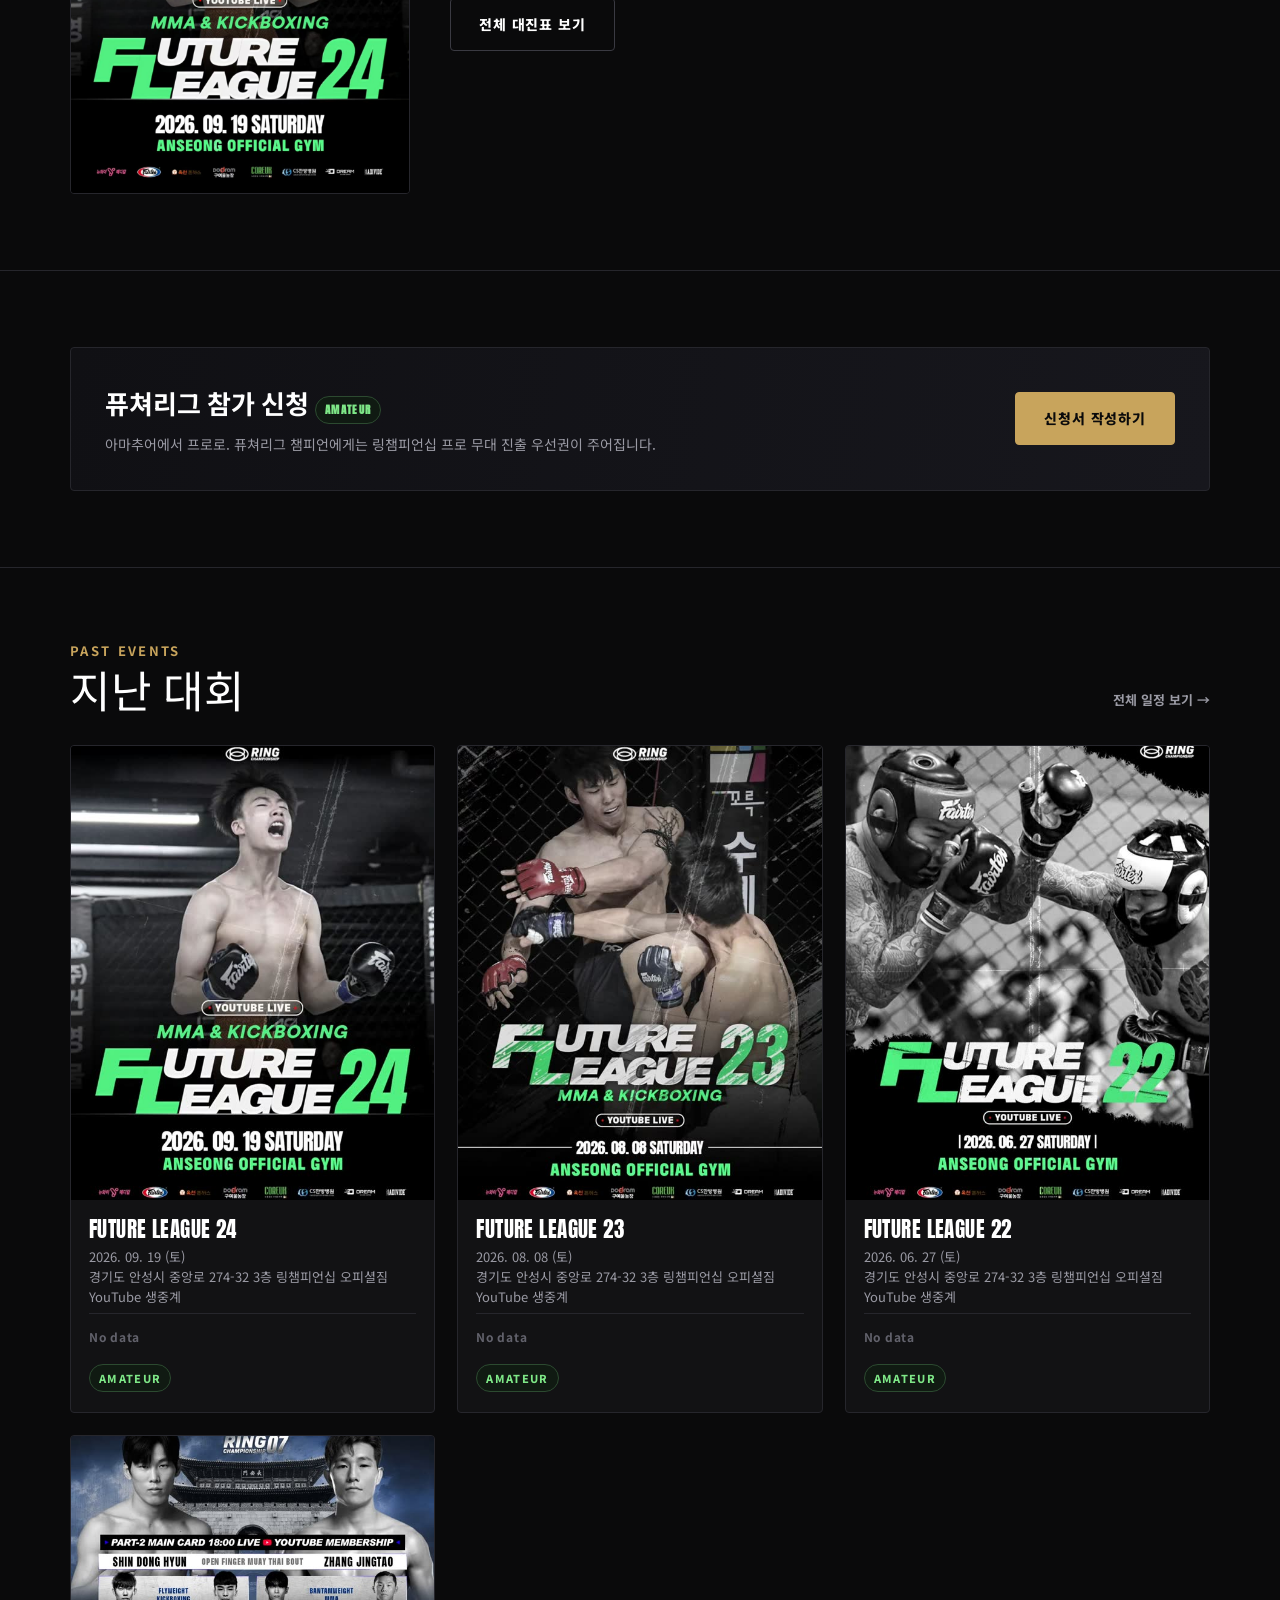
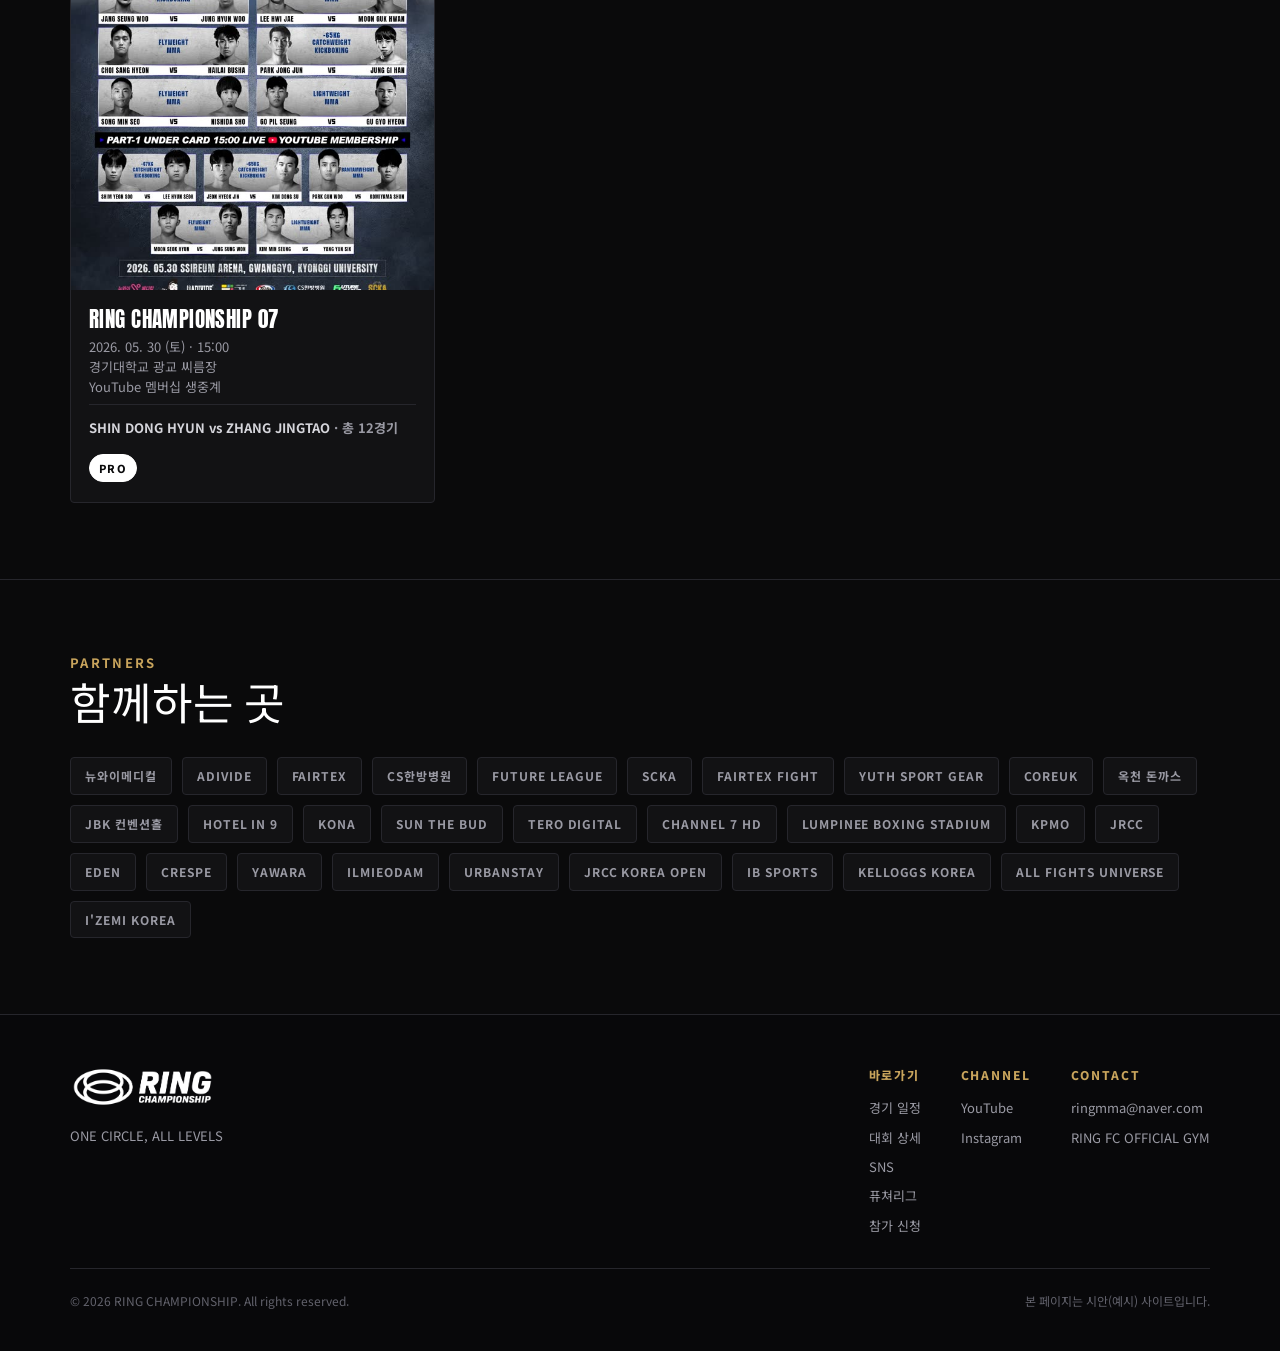
==== commit 89ffe796: "로고 크기 확대 헤더 30 -> 40px, 푸터 30 -> 44px. 'CHAMPIONSHIP' 아랫줄이 작아 잘 안 읽혔는데 이제 또렷하다.  Co-Authored-By: Cla" ====
--- a/index.html
+++ b/index.html
@@ -10,7 +10,7 @@
 <link rel="preconnect" href="https://fonts.gstatic.com" crossorigin>
 <link href="https://fonts.googleapis.com/css2?family=Anton&family=Noto+Sans+KR:wght@400;500;700;900&display=swap" rel="stylesheet">
 <link rel="icon" type="image/png" href="assets/img/favicon-rc.png">
-<link rel="stylesheet" href="assets/css/style.css?v=20260901140403">
+<link rel="stylesheet" href="assets/css/style.css?v=20260901141221">
 </head>
 <body>
 
@@ -76,8 +76,8 @@
 
 <footer class="site-footer" id="site-footer"></footer>
 
-<script src="assets/js/data.js?v=20260901140403"></script>
-<script src="assets/js/site.js?v=20260901140403"></script>
-<script src="assets/js/home.js?v=20260901140403"></script>
+<script src="assets/js/data.js?v=20260901141221"></script>
+<script src="assets/js/site.js?v=20260901141221"></script>
+<script src="assets/js/home.js?v=20260901141221"></script>
 </body>
 </html>
--- a/assets/css/style.css
+++ b/assets/css/style.css
@@ -55,7 +55,7 @@
   display: flex; align-items: center; justify-content: space-between;
   height: 68px;
 }
-.brand img { height: 30px; width: auto; }
+.brand img { height: 40px; width: auto; }
 .brand { display: flex; align-items: center; gap: 10px; }
 
 .nav { display: flex; align-items: center; gap: 28px; }
@@ -497,7 +497,7 @@
 /* 푸터 -------------------------------------------------------------------- */
 .site-footer { border-top: 1px solid var(--line); padding: 50px 0 40px; background: #08080a; }
 .footer-top { display: flex; justify-content: space-between; gap: 30px; flex-wrap: wrap; margin-bottom: 32px; }
-.site-footer img.logo { height: 30px; margin-bottom: 14px; }
+.site-footer img.logo { height: 44px; margin-bottom: 16px; }
 .site-footer .desc { font-size: 13px; color: var(--muted); max-width: 380px; line-height: 1.7; }
 .footer-nav { display: flex; gap: 40px; flex-wrap: wrap; }
 .footer-nav h5 {
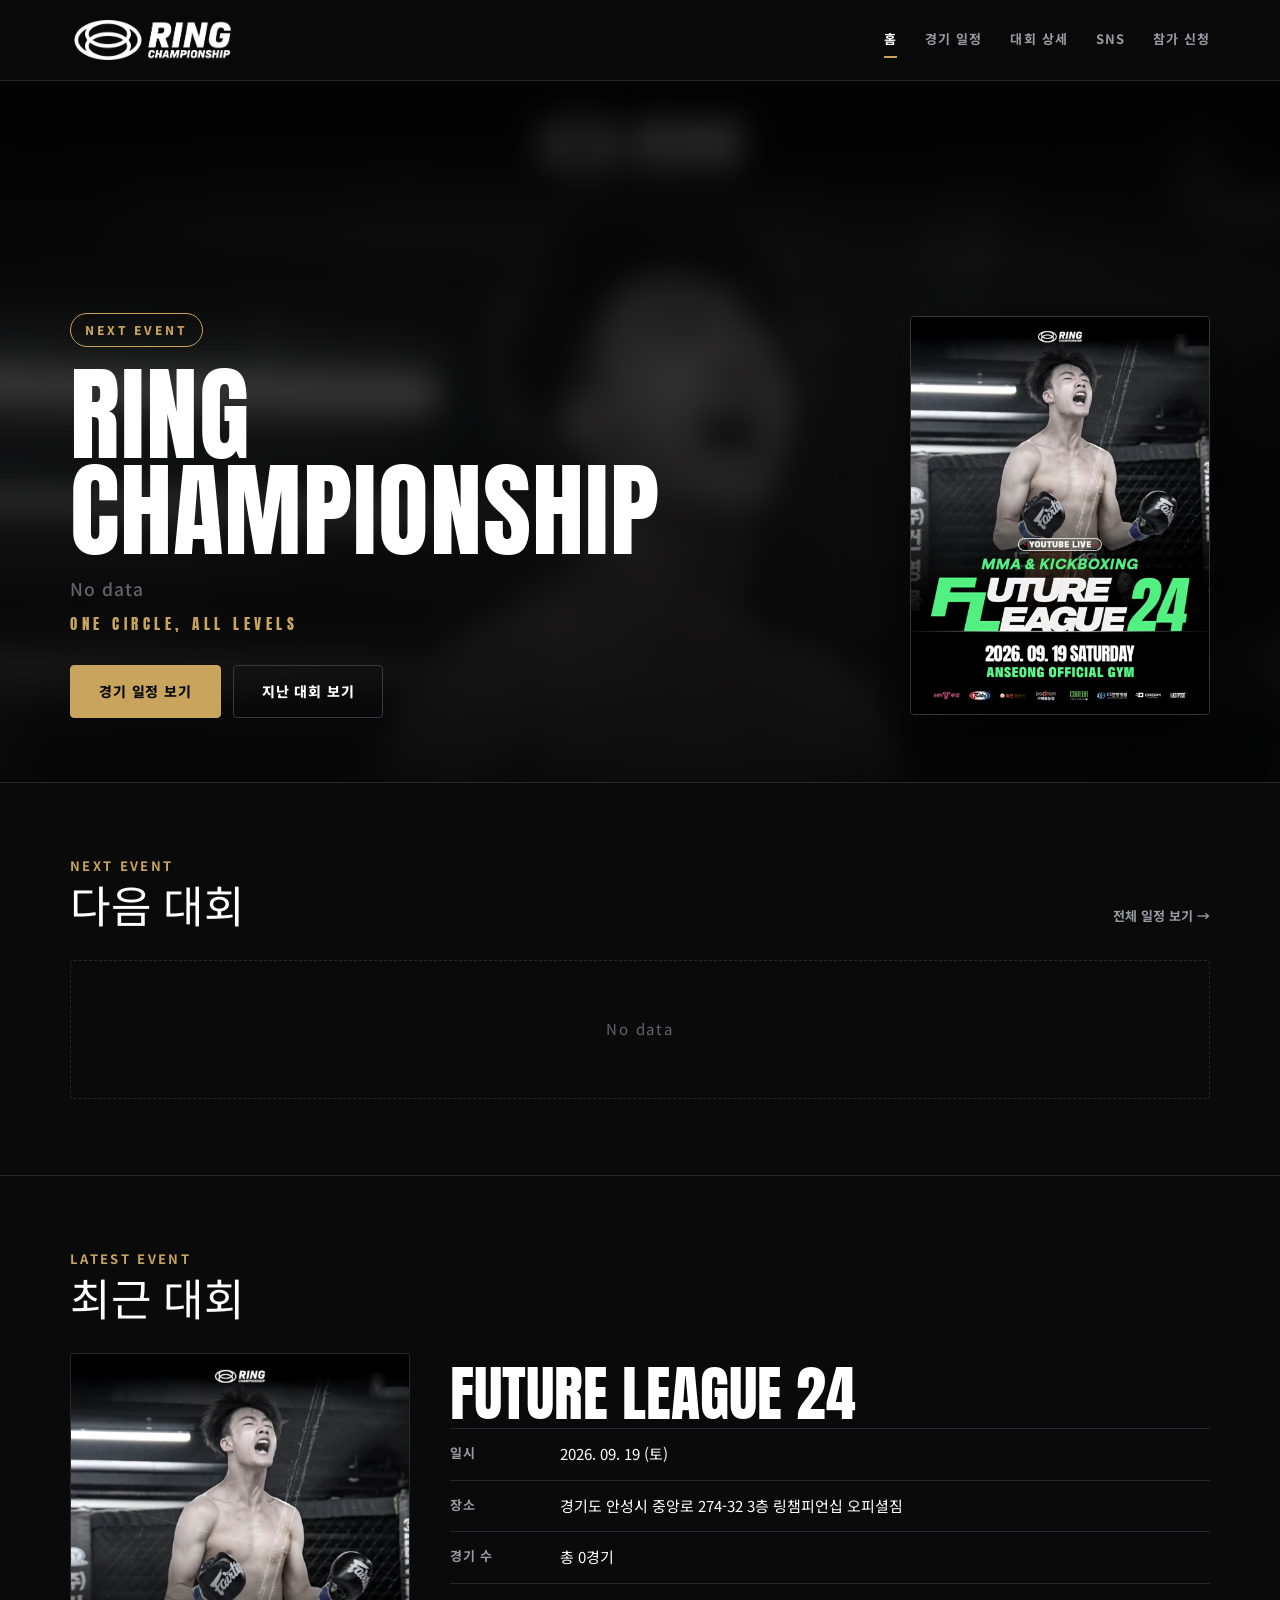
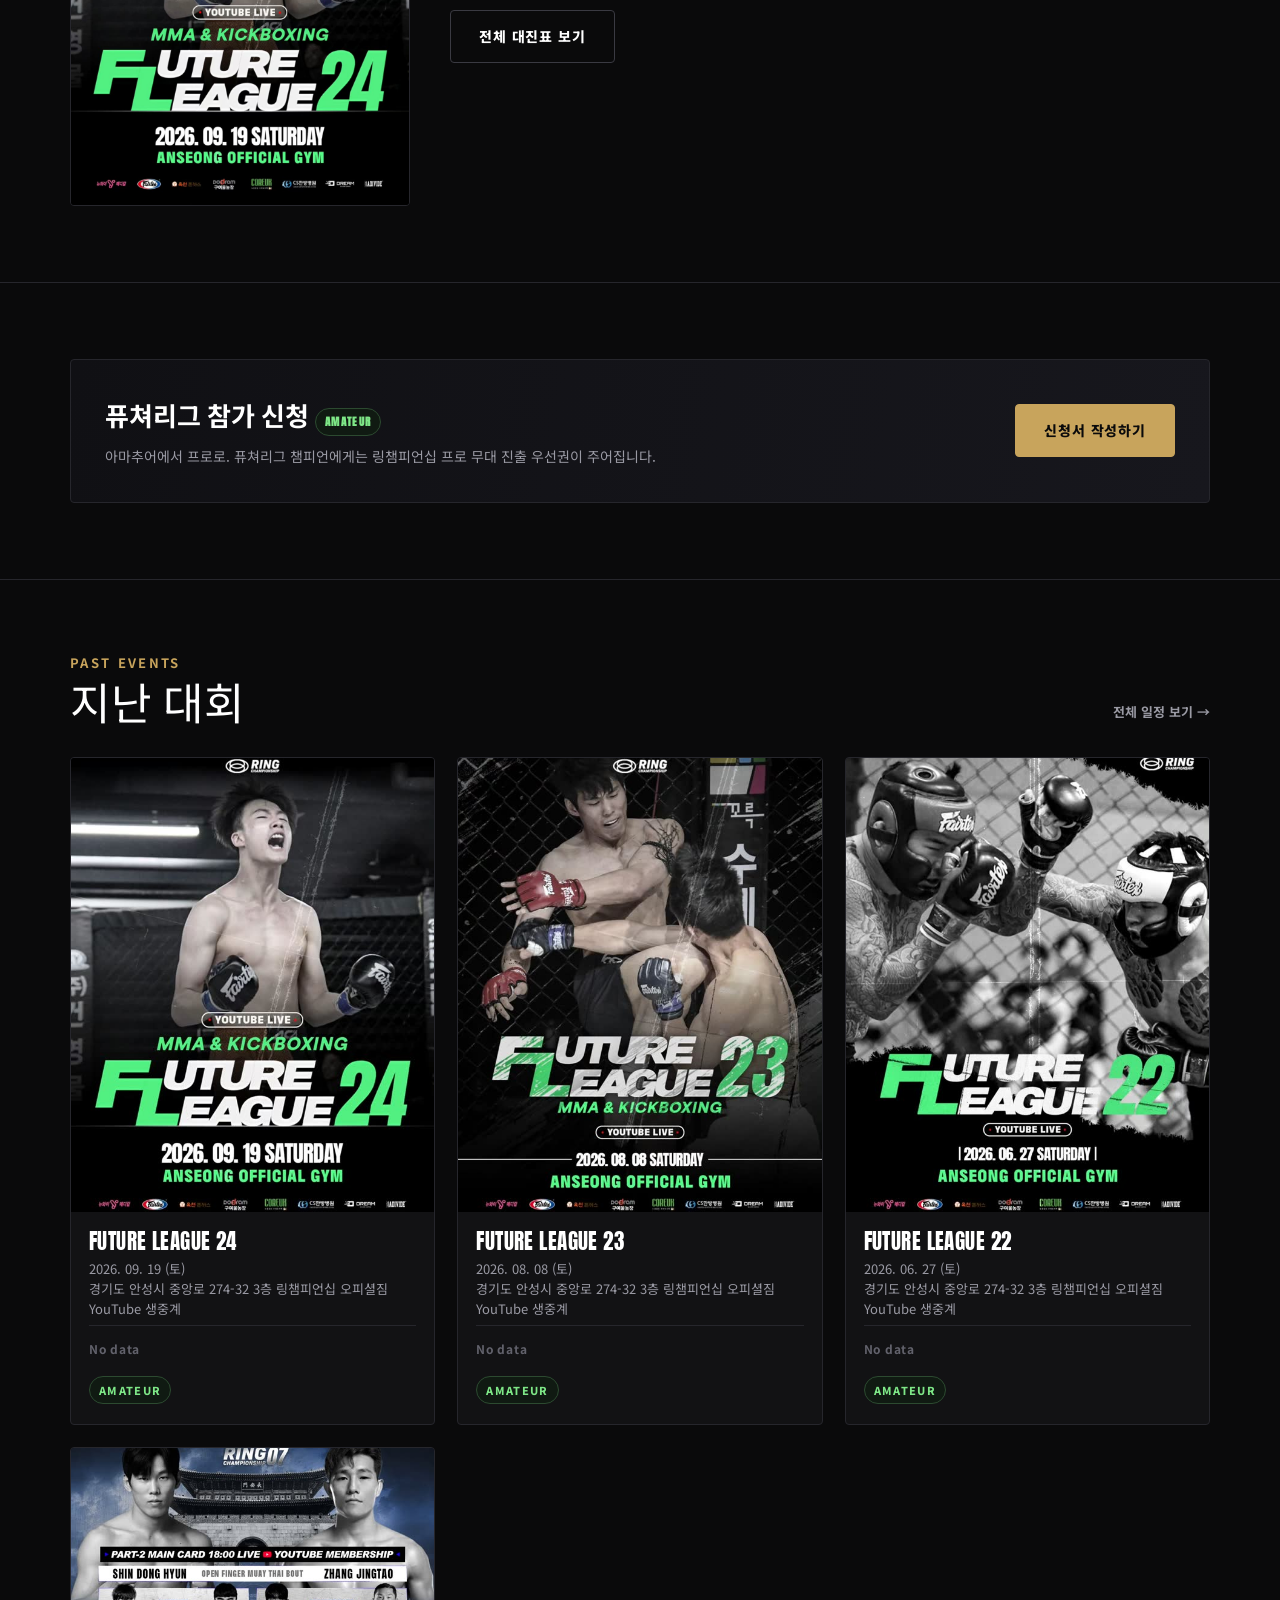
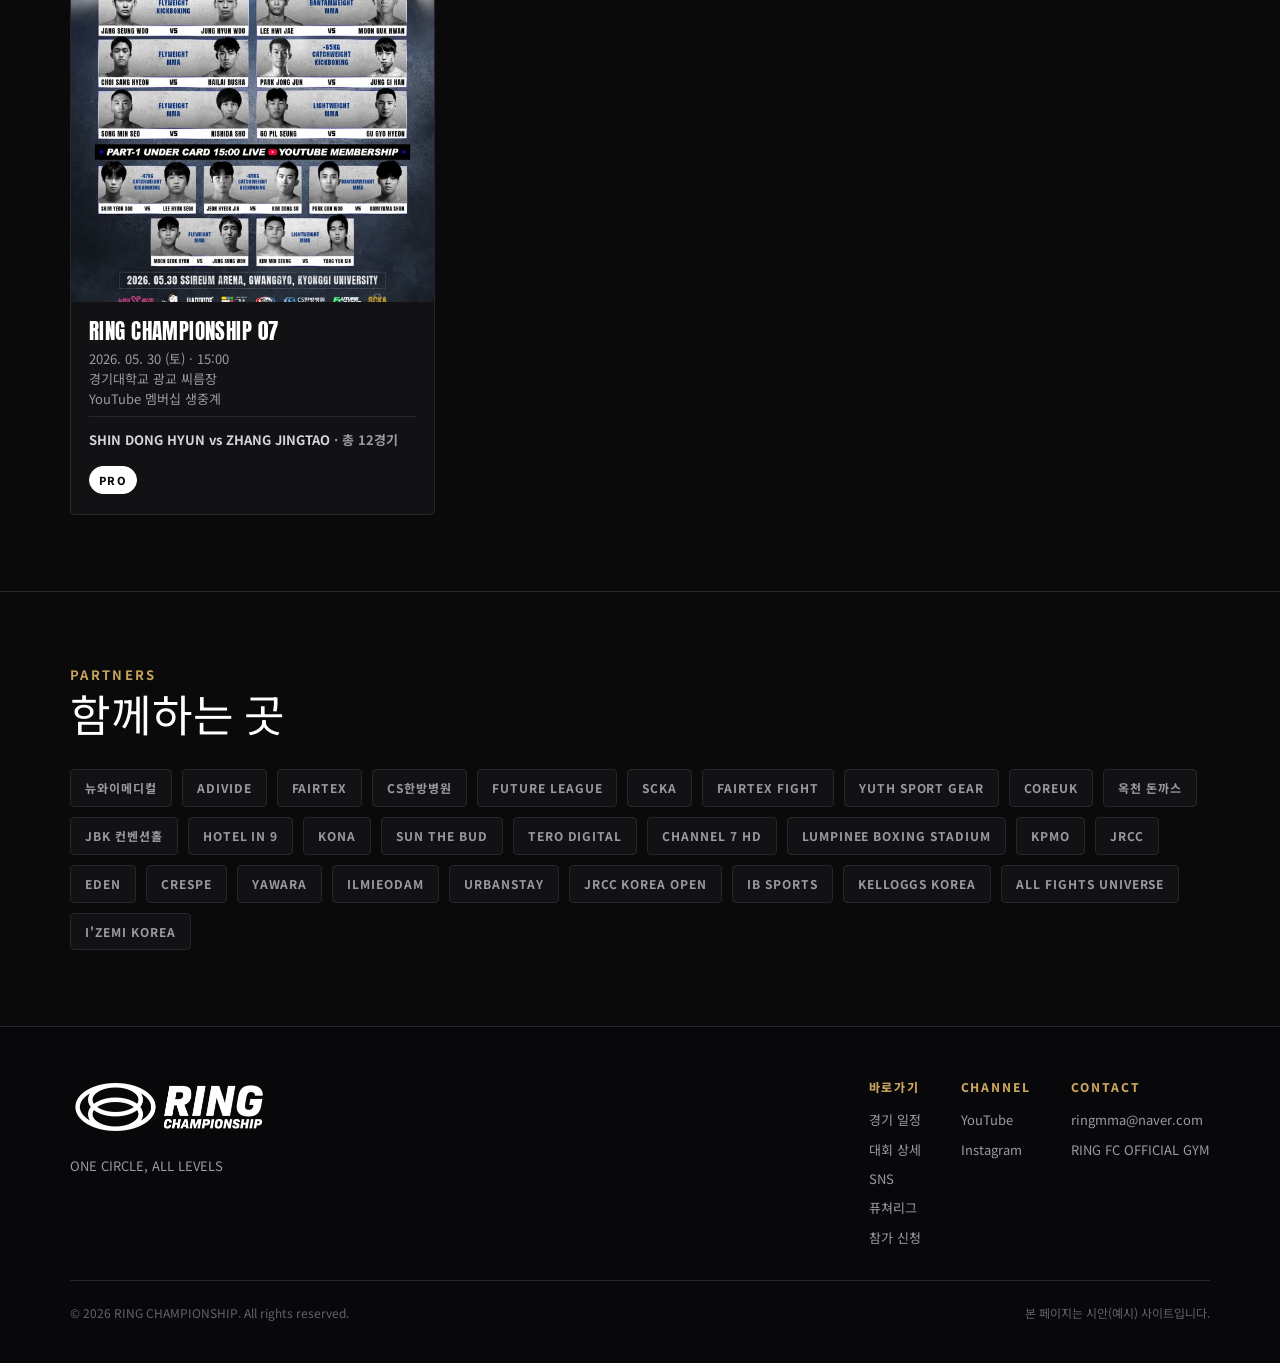
==== commit 66ca963f: "로고 추가 확대, 헤더 높이 조정 헤더 로고 40 -> 50px, 푸터 44 -> 60px. 로고가 커진 만큼 헤더 바를 68 -> 80px 로 늘려 여백을 확보하고, 모바일 메뉴" ====
--- a/index.html
+++ b/index.html
@@ -10,7 +10,7 @@
 <link rel="preconnect" href="https://fonts.gstatic.com" crossorigin>
 <link href="https://fonts.googleapis.com/css2?family=Anton&family=Noto+Sans+KR:wght@400;500;700;900&display=swap" rel="stylesheet">
 <link rel="icon" type="image/png" href="assets/img/favicon-rc.png">
-<link rel="stylesheet" href="assets/css/style.css?v=20260901141221">
+<link rel="stylesheet" href="assets/css/style.css?v=20260901141506">
 </head>
 <body>
 
@@ -76,8 +76,8 @@
 
 <footer class="site-footer" id="site-footer"></footer>
 
-<script src="assets/js/data.js?v=20260901141221"></script>
-<script src="assets/js/site.js?v=20260901141221"></script>
-<script src="assets/js/home.js?v=20260901141221"></script>
+<script src="assets/js/data.js?v=20260901141506"></script>
+<script src="assets/js/site.js?v=20260901141506"></script>
+<script src="assets/js/home.js?v=20260901141506"></script>
 </body>
 </html>
--- a/assets/css/style.css
+++ b/assets/css/style.css
@@ -53,9 +53,9 @@
 }
 .site-header .bar {
   display: flex; align-items: center; justify-content: space-between;
-  height: 68px;
-}
-.brand img { height: 40px; width: auto; }
+  height: 80px;
+}
+.brand img { height: 50px; width: auto; }
 .brand { display: flex; align-items: center; gap: 10px; }
 
 .nav { display: flex; align-items: center; gap: 28px; }
@@ -497,7 +497,7 @@
 /* 푸터 -------------------------------------------------------------------- */
 .site-footer { border-top: 1px solid var(--line); padding: 50px 0 40px; background: #08080a; }
 .footer-top { display: flex; justify-content: space-between; gap: 30px; flex-wrap: wrap; margin-bottom: 32px; }
-.site-footer img.logo { height: 44px; margin-bottom: 16px; }
+.site-footer img.logo { height: 60px; margin-bottom: 18px; }
 .site-footer .desc { font-size: 13px; color: var(--muted); max-width: 380px; line-height: 1.7; }
 .footer-nav { display: flex; gap: 40px; flex-wrap: wrap; }
 .footer-nav h5 {
@@ -536,7 +536,7 @@
 
 @media (max-width: 900px) {
   .nav {
-    display: none; position: absolute; top: 68px; left: 0; right: 0;
+    display: none; position: absolute; top: 80px; left: 0; right: 0;
     flex-direction: column; align-items: stretch; gap: 0;
     background: #0d0d10; border-bottom: 1px solid var(--line); padding: 8px 20px 18px;
   }
